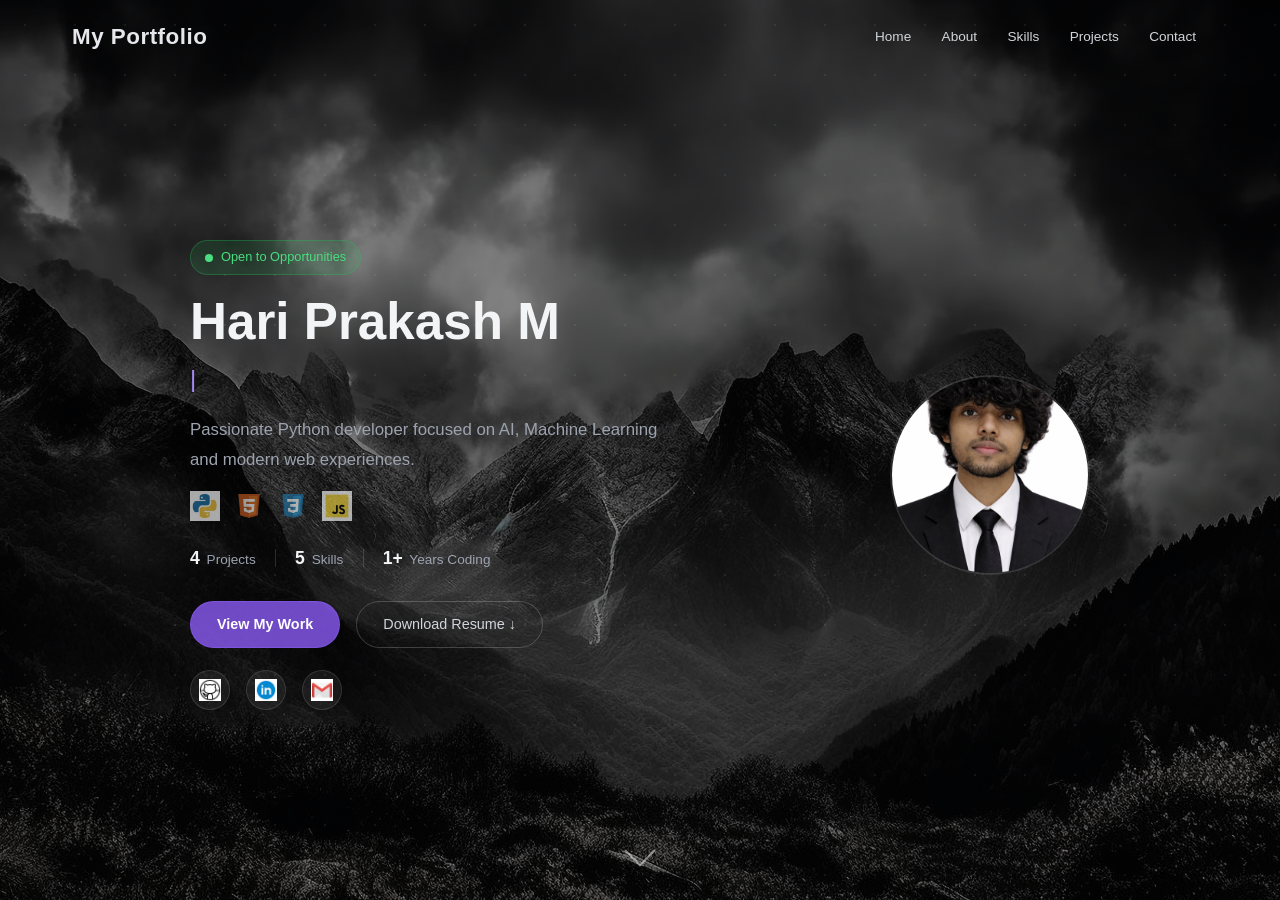
==== index.html @ add44852 "Add files via upload" ====
<!DOCTYPE html>
<html lang="en">

<head>

    <meta charset="UTF-8">
    <meta name="viewport" content="width=device-width, initial-scale=1.0">
    <title>My Portfolio</title>
    <link rel="stylesheet" href="claude2.css">
</head>

<script>
    function showSection(sectionId) {

        let sections = document.querySelectorAll("section");

        sections.forEach(section => {
            section.style.display = "none";
        });

        document.getElementById(sectionId).style.display = "block";
    }
</script>
<script>
    const roles = ["CSE Student", "Python Developer", "AI Enthusiast", "Web Developer"];
    let ri = 0, ci = 0, deleting = false;
    function type() {
        const current = roles[ri];
        const el = document.getElementById("typewriter");
        if (!deleting) {
            el.textContent = current.slice(0, ++ci);
            if (ci === current.length) { deleting = true; return setTimeout(type, 1800); }
        } else {
            el.textContent = current.slice(0, --ci);
            if (ci === 0) { deleting = false; ri = (ri + 1) % roles.length; }
        }
        setTimeout(type, deleting ? 60 : 100);
    }
    type();
</script>
<script>
    const skillCards = document.querySelectorAll('.skill-card');
    const observer = new IntersectionObserver(entries => {
        entries.forEach(e => {
            if (e.isIntersecting) e.target.classList.add('animated');
        });
    }, { threshold: 0.3 });
    skillCards.forEach(c => observer.observe(c));
</script>
<script>
    function handleForm(e) {
        e.preventDefault();
        const note = document.getElementById('formNote');
        note.textContent = "✓ Message sent! I'll get back to you soon.";
        note.style.color = "#4ade80";
        e.target.reset();
        setTimeout(() => note.textContent = '', 4000);
    }
</script>
<body>
    <div class="bg"></div>
    <div class="particles"></div>
    <!-- Header/Navigation -->
    <header>
        <nav>
            <div class="logo">My Portfolio</div>
            <ul id="navbar">
                <li><a href="#" onclick="showSection('hero')">Home</a></li>
                <li><a href="#" onclick="showSection('about')">About</a></li>
                <li><a href="#" onclick="showSection('skills')">Skills</a></li>
                <li><a href="#" onclick="showSection('projects')">Projects</a></li>
                <li><a href="#" onclick="showSection('contact')">Contact</a></li>
            </ul>
        </nav>
    </header>

    <!-- Hero Section -->
    <section id="hero" style="padding-top: 30px;">
        <div class="hero-content">

            <div class="hero-text">
                <div class="badge">
                    <span class="badge-dot"></span>
                    Open to Opportunities
                </div>
                <h1>Hari Prakash M</h1>

                <h2 class="typewriter-wrap">
                    <span id="typewriter"></span><span class="cursor">|</span>
                </h2>

                <p>
                    Passionate Python developer focused on AI,
                    Machine Learning and modern web experiences.
                </p>
                <div class="tech-strip">
                    <img src="images/python.gif" title="Python">
                    <img src="images/html.png" title="HTML">
                    <img src="images/css.png" title="CSS">
                    <img src="images/javascript.gif" title="JavaScript">
                </div>
                <div class="stats-row">
                    <div class="stat"><span>4</span> Projects</div>
                    <div class="stat-divider"></div>
                    <div class="stat"><span>5</span> Skills</div>
                    <div class="stat-divider"></div>
                    <div class="stat"><span>1+</span> Years Coding</div>
                </div>
                <div class="cta-group">
                    <a href="#" onclick="showSection('projects')" class="cta-primary">View My Work</a>
                    <a href="resume.pdf" download class="cta-secondary">Download Resume ↓</a>
                </div>
                <div class="hero-socials">
                    <a href="https://github.com/AltisHari18" target="_blank" class="social-icon" title="GitHub">
                        <img src="images/git.gif">
                    </a>
                    <a href="https://www.linkedin.com/in/hari-prakash-b22ab5370" target="_blank" class="social-icon"
                        title="LinkedIn">
                        <img src="images/linkedin.gif">
                    </a>
                    <a href="mailto:altisgaming39@gmail.com" class="social-icon" title="Email">
                        <img src="images/email.gif">
                    </a>
                </div>
            </div>
            <div class="flip-card">

                <div class="flip-card-inner">

                    <!-- FRONT -->
                    <div class="flip-card-front">

                        <img src="images/profile.png" class="profile-img">

                    </div>

                    <!-- BACK -->
                    <div class="flip-card-back">

                        <h2 style="font-size: small;">About Me</h2>

                        <p style="font-size: small;">
                            Building AI & Web Experiences.
                        </p>

                        <button onclick="showSection('about')">
                            Discover My Journey →
                        </button>

                    </div>

                </div>
            </div>
        </div>
        <div class="scroll-indicator" onclick="showSection('about')">
            <div class="scroll-arrow"></div>
        </div>
    </section>

    <!-- About Section -->
    <div class="container">

        <section id="about">

            <div class="about-container">

                <div class="about-left">

                    <h1>About Me</h1>

                    <p>
                        I'm Hari Prakash, a Diploma CSE student
                        passionate about Python, AI, Machine Learning,
                        and modern web development.
                    </p>


                    <p>
                        I enjoy creating cinematic web experiences
                        and practical AI-based projects that combine
                        creativity with technology.
                    </p>
                    <a href="resume.pdf" download class="cv-btn">Download CV ↓</a>

                    <div class="timeline">
                        <div class="tl-item">
                            <div class="tl-dot"></div>
                            <div class="tl-content">
                                <span class="tl-year">2023 – Present</span>
                                <h4>Diploma in CSE</h4>
                                <p>Vignesh Polytechnic College</p>
                            </div>
                        </div>
                        <div class="tl-item">
                            <div class="tl-dot"></div>
                            <div class="tl-content">
                                <span class="tl-year">2023</span>
                                <h4>Started Python & AI Journey</h4>
                                <p>Self-taught via projects & internships</p>
                            </div>
                        </div>
                        <div class="tl-item">
                            <div class="tl-dot"></div>
                            <div class="tl-content">
                                <span class="tl-year">2024</span>
                                <h4>Built Smart EB Predictor</h4>
                                <p>ML project deployed on HuggingFace</p>
                            </div>
                        </div>
                    </div>

                </div>

                <div class="about-right">

                    <div class="about-card">
                        🌐 Creating Modern Web Experiences
                    </div>

                    <div class="about-card">
                        🤖 Developing AI & ML Projects
                    </div>

                    <div class="about-card">
                        🗄️ Working With SQL & Databases
                    </div>

                    <div class="about-card">
                        🐍 Building Python Applications
                    </div>
                </div>

            </div>

        </section>

        <!-- Skills Section -->
        <section id="skills">

            <h1 class="skills-title">Skills</h1>

            <div class="skills-container">

                <div class="skill-card">
                    <img src="images/html.png">
                    <h2>HTML</h2>
                    <div class="skill-bar">
                        <div class="skill-fill" style="--pct: 90%"></div>
                    </div>
                    <span class="skill-pct">90%</span>
                </div>

                <!-- CSS card -->
                <div class="skill-card">
                    <img src="images/css.png">
                    <h2>CSS</h2>
                    <div class="skill-bar">
                        <div class="skill-fill" style="--pct: 85%"></div>
                    </div>
                    <span class="skill-pct">85%</span>
                </div>

                <!-- JS card -->
                <div class="skill-card">
                    <img src="images/javascript.gif">
                    <h2>JAVA SCRIPT</h2>
                    <div class="skill-bar">
                        <div class="skill-fill" style="--pct: 70%"></div>
                    </div>
                    <span class="skill-pct">70%</span>
                </div>

                <!-- Python card -->
                <div class="skill-card">
                    <img src="images/python.gif">
                    <h2>Python</h2>
                    <div class="skill-bar">
                        <div class="skill-fill" style="--pct: 85%"></div>
                    </div>
                    <span class="skill-pct">85%</span>
                </div>

                <!-- SQL card -->
                <div class="skill-card">
                    <img
                        src="https://cdn.jsdelivr.net/gh/devicons/devicon@latest/icons/mysql/mysql-original-wordmark.svg">
                    <h2>SQL</h2>
                    <div class="skill-bar">
                        <div class="skill-fill" style="--pct: 70%"></div>
                    </div>
                    <span class="skill-pct">70%</span>
                </div>


            </div>

        </section>

        <!-- Projects Section -->
        <section id="projects">

            <h1 class="projects-title">Projects</h1>

            <div class="projects-container">

                <!-- PROJECT 1 -->

                <div class="project-card">
                    <div class="project-card featured"></div>

                    <img src="images/eb.png" class="project-img">

                    <div class="project-content">
                        <span class="project-status live">⬤ Live</span>


                        <h2>Smart EB Predictor</h2>

                        <p>
                            AI-powered electricity bill prediction
                            system using Machine Learning.
                        </p>

                        <div class="project-tags">

                            <span>Python</span>
                            <span>ML</span>
                            <span>Streamlit</span>
                            <span>Pandas</span>

                        </div>

                        <a href="https://huggingface.co/spaces/altis123/smart-electricity-bill-predictor"
                            class="project-btn">
                            LIVE Project
                        </a>

                    </div>

                </div>

                <!-- PROJECT 2 -->

                <div class="project-card">

                    <img src="images/jsOE.png" class="project-img">

                    <div class="project-content">
                        <span class="project-status live">⬤ Live</span>

                        <h2>Online Examination System</h2>

                        <p>
                            Interactive web-based examination
                            platform built using JavaScript.
                        </p>

                        <div class="project-tags">

                            <span>HTML</span>
                            <span>CSS</span>
                            <span>JavaScript</span>

                        </div>

                        <a href="https://altishari18.github.io/UsingJS_online-examination-system_new/"
                            class="project-btn">
                            LIVE Project
                        </a>

                    </div>

                </div>

                <!-- PROJECT 3 -->

                <div class="project-card">

                    <img src="images/php.png" class="project-img">

                    <div class="project-content">

                        <span class="project-status github">⬤ GitHub</span>

                        <h2>PHP Examination System</h2>

                        <p>
                            Web-based online examination management
                            system using PHP & MySQL.
                        </p>

                        <div class="project-tags">

                            <span>PHP</span>
                            <span>MySQL</span>
                            <span>HTML</span>
                            <span>CSS</span>

                        </div>

                        <a href="https://github.com/AltisHari18/UsingPHP_online-examination-system" class="project-btn">
                            View Project in Github
                        </a>

                    </div>

                </div>

                <!-- PROJECT 4 -->

                <div class="project-card">

                    <img src="images/file.png" class="project-img">

                    <div class="project-content">

                        <span class="project-status github">⬤ GitHub</span>

                        <h2>File Organizer</h2>

                        <p>
                            Smart file organization tool that
                            automatically sorts files into folders.
                        </p>

                        <div class="project-tags">

                            <span>Python</span>

                        </div>

                        <a href="https://github.com/AltisHari18/Smart-File-Organizer" class="project-btn">
                            View Project in Github
                        </a>

                    </div>

                </div>

            </div>

        </section>

        <!-- Contact Section -->
        <!-- ===== CONTACT SECTION ===== -->

        <section id="contact">

            <h1 class="contact-title">
                Contact Me
            </h1>

            <p class="contact-subtitle">
                Let’s connect and build something amazing.
            </p>

            <div class="contact-container">

                <!-- GitHub -->

                <a href="https://github.com/AltisHari18" target="_blank" class="contact-card">

                    <img src="images/git.gif">

                    <h2>GitHub</h2>

                </a>


                <!-- LinkedIn -->

                <a href="https://www.linkedin.com/in/hari-prakash-b22ab5370 " target="_blank" class="contact-card">

                    <img src="images/linkedin.gif">

                    <h2>LinkedIn</h2>

                </a>


                <!-- Email -->

                <a href="mailto:altisgaming39@gmail.com" class="contact-card">

                    <img src="images/email.gif">

                    <h2>Email</h2>

                </a>


                <!-- Instagram -->

                <a href="https://www.instagram.com/altis_hari?igsh=MXBlNnFkZ2thMzF3bA==" target="_blank"
                    class="contact-card">

                    <img src="images/instagram.png">

                    <h2>Instagram</h2>

                </a>


                <!-- WhatsApp -->

                <a href="https://wa.me/917397672678" target="_blank" class="contact-card">

                    <img src="images/whatsapp.png">

                    <h2>WhatsApp</h2>

                </a>


                

            </div>
            <div class="contact-form-wrap">
    <h3>Or send a message directly</h3>
    <form class="contact-form" onsubmit="handleForm(event)">
        <div class="form-row">
            <input type="text"  placeholder="Your Name"    required>
            <input type="email" placeholder="Your Email"   required>
        </div>
        <textarea placeholder="Your Message..." rows="4" required></textarea>
        <button type="submit" class="form-btn">Send Message →</button>
        <p class="form-note" id="formNote"></p>
    </form>
</div>

        </section>
    </div>

    <!-- Footer -->
    <!-- <footer>
        <p>&copy; 2026 My Portfolio. All rights reserved.</p>
    </footer> -->
</body>

</html>
---- claude2.css ----
/* =============================================
   RESET & BASE
   ============================================= */

*, *::before, *::after {
    margin: 0;
    padding: 0;
    box-sizing: border-box;
}

html {
    scroll-behavior: smooth;
    overflow-x: hidden;
}

html, body {
    -ms-overflow-style: none;
    scrollbar-width: none;
}

html::-webkit-scrollbar,
body::-webkit-scrollbar {
    display: none;
}

body {
    font-family: 'Segoe UI', Tahoma, Geneva, Verdana, sans-serif;
    color: #333;
    line-height: 1.6;
    overflow-x: hidden;
    min-height: 100vh;

    /* Background image with dark overlay */
    /* background-image:
        linear-gradient(rgba(0, 0, 0, 0.45), rgba(0, 0, 0, 0.45)),
        url("images/aes.jpg"); */
    background-size: cover;
    background-position: center;
    background-repeat: no-repeat;
    background-attachment: fixed;

    animation: zoomBg 18s ease-in-out infinite alternate;
}

/* =============================================
   ANIMATIONS
   ============================================= */

@keyframes zoomBg {
    from { background-size: 100%; }
    to   { background-size: 110%; }
}

@keyframes moveParticles {
    from { transform: translateY(0); }
    to   { transform: translateY(-200px); }
}

@keyframes floatCard {
    0%   { transform: translateY(0px); }
    50%  { transform: translateY(-8px); }
    100% { transform: translateY(0px); }
}

@keyframes fadeSlideUp {
    from { opacity: 0; transform: translateY(24px); }
    to   { opacity: 1; transform: translateY(0); }
}

/* =============================================
   PARTICLES
   ============================================= */

.particles {
    position: fixed;
    inset: 0;
    background-image: radial-gradient(white 1px, transparent 1px);
    background-size: 50px 50px;
    opacity: 0.07;
    pointer-events: none;
    z-index: 0;
    animation: moveParticles 20s linear infinite;
}

/* =============================================
   HEADER & NAV
   ============================================= */

header {
    position: relative;
    background: transparent;
    padding: 1.2rem 0;
    z-index: 100;
}

nav {
    max-width: 1200px;
    margin: 0 auto;
    display: flex;
    justify-content: space-between;
    align-items: center;
    padding: 0 2rem;
    flex-wrap: wrap;
    gap: 1rem;
}

.logo {
    font-size: 1.4rem;
    font-weight: bold;
    color: #e5e7eb;
    letter-spacing: 0.5px;
    flex-shrink: 0;
}

#navbar {
    list-style: none;
    display: flex;
    gap: 0.4rem;
    flex-wrap: wrap;
    justify-content: center;
    font-family: Poppins, sans-serif;
    font-size: 0.85rem;
}

nav a {
    text-decoration: none;
    color: #d1d5db;
    padding: 6px 12px;
    border-radius: 10px;
    transition: all 0.3s ease;
    position: relative;
    display: inline-block;
    white-space: nowrap;
}

nav a:hover {
    color: #ffffff;
    background: rgba(255, 255, 255, 0.08);
    box-shadow:
        0 0 8px rgba(139, 92, 246, 0.4),
        0 0 20px rgba(139, 92, 246, 0.2);
    transform: translateY(-2px);
}

nav a:active {
    transform: scale(0.95);
}

nav a::after {
    content: "";
    position: absolute;
    left: 0;
    bottom: -4px;
    width: 0%;
    height: 2px;
    background: rgba(255, 255, 255, 0.15);
    transition: width 0.3s;
}

nav a:hover::after {
    width: 100%;
}

/* =============================================
   CONTAINER & SECTIONS
   ============================================= */

.container {
    max-width: 1200px;
    margin: 0 auto;
    padding: 0 1.5rem;
}

section {
    display: none;
    padding: 3rem 2rem;
    border-radius: 16px;
    box-shadow: 0 5px 30px rgba(0, 0, 0, 0.15);
    min-height: 80vh;
    animation: fadeSlideUp 0.4s ease forwards;
}

/* =============================================
   HERO SECTION
   ============================================= */

#hero {
    display: block;
    background: transparent;
    padding: 2rem 2rem 3rem;
    min-height: calc(100vh - 80px);
    border-radius: 0;
    box-shadow: none;
    display: flex;
    align-items: center;
    justify-content: center;
}

.hero-content {
    display: flex;
    justify-content: space-between;
    align-items: center;
    gap: 3rem;
    max-width: 900px;
    width: 100%;
    margin: 0 auto;
}

.hero-text {
    color: white;
    max-width: 500px;
    flex: 1;
}

.hero-text h1 {
    font-size: clamp(2rem, 5vw, 3.2rem);
    color: #f3f4f6;
    margin-bottom: 0.5rem;
    line-height: 1.2;
}

.hero-text h2 {
    font-size: clamp(1.1rem, 2.5vw, 1.5rem);
    color: #a78bfa;
    border: none;
    padding: 0;
    margin-bottom: 1rem;
    font-weight: 400;
}

.hero-text p {
    font-size: clamp(0.9rem, 2vw, 1.05rem);
    color: #9ca3af;
    line-height: 1.8;
}

/* Flip Card */

.flip-card {
    width: clamp(150px, 20vw, 200px);
    height: clamp(150px, 20vw, 200px);
    perspective: 1000px;
    flex-shrink: 0;
}

.flip-card-inner {
    width: 100%;
    height: 100%;
    position: relative;
    transition: transform 0.8s;
    transform-style: preserve-3d;
}

.flip-card:hover .flip-card-inner {
    transform: rotateY(180deg);
}

.flip-card-front,
.flip-card-back {
    position: absolute;
    inset: 0;
    backface-visibility: hidden;
    border-radius: 50%;
    overflow: hidden;
}

.flip-card-front {
    background: transparent;
}

.profile-img {
    width: 100%;
    height: 100%;
    object-fit: cover;
    border-radius: 50%;
    border: 2px solid rgba(255, 255, 255, 0.12);
    box-shadow: 0 0 30px rgba(139, 92, 246, 0.15);
    transition: 0.4s ease;
}

.flip-card-back {
    background: rgba(10, 5, 20, 0.85);
    color: white;
    transform: rotateY(180deg);
    display: flex;
    flex-direction: column;
    justify-content: center;
    align-items: center;
    text-align: center;
    padding: 1.2rem;
    gap: 0.3rem;
}

.flip-card-back h2 {
    font-size: 0.75rem !important;
    color: #f3f4f6;
    border: none;
    padding: 0;
}

.flip-card-back p {
    font-size: 0.7rem;
    color: #9ca3af;
}

.flip-card-back button {
    margin-top: 0.8rem;
    padding: 8px 14px;
    border: 1px solid rgba(255, 255, 255, 0.15);
    border-radius: 30px;
    background: rgba(139, 92, 246, 0.2);
    color: #f3f4f6;
    font-size: 0.65rem;
    cursor: pointer;
    backdrop-filter: blur(5px);
    transition: 0.3s ease;
    white-space: nowrap;
}

.flip-card-back button:hover {
    background: rgba(139, 92, 246, 0.35);
    transform: translateY(-2px);
    box-shadow: 0 0 15px rgba(139, 92, 246, 0.3);
}

/* =============================================
   ABOUT SECTION
   ============================================= */

#about {
    background: rgba(0, 0, 0, 0.5);
    backdrop-filter: blur(12px);
    -webkit-backdrop-filter: blur(12px);
    border-radius: 24px;
    border: 1px solid rgba(255, 255, 255, 0.06);
}

.about-container {
    display: flex;
    justify-content: space-between;
    align-items: center;
    gap: 3rem;
}

.about-left {
    flex: 1;
    max-width: 560px;
}

.about-left h1 {
    color: #f3f4f6;
    font-size: clamp(2rem, 4vw, 3rem);
    margin-bottom: 1.2rem;
    border: none;
    padding: 0;
}

.about-left p {
    line-height: 1.85;
    color: #9ca3af;
    margin-bottom: 1rem;
    font-size: clamp(0.9rem, 1.5vw, 1rem);
}

.about-right {
    display: grid;
    grid-template-columns: 1fr 1fr;
    gap: 1rem;
    flex-shrink: 0;
    width: min(380px, 45%);
}

.about-card {
    padding: 1.2rem;
    background: rgba(255, 255, 255, 0.05);
    border: 1px solid rgba(255, 255, 255, 0.08);
    border-radius: 16px;
    color: #e5e7eb;
    backdrop-filter: blur(5px);
    transition: 0.3s ease;
    font-size: clamp(0.78rem, 1.3vw, 0.9rem);
    line-height: 1.5;
}

.about-card:hover {
    transform: translateY(-5px);
    box-shadow: 0 0 20px rgba(139, 92, 246, 0.2);
    border-color: rgba(139, 92, 246, 0.25);
}

/* =============================================
   SKILLS SECTION
   ============================================= */

#skills {
    background: rgba(0, 0, 0, 0.5);
    backdrop-filter: blur(12px);
    -webkit-backdrop-filter: blur(12px);
    border-radius: 24px;
    border: 1px solid rgba(255, 255, 255, 0.06);
    color: white;
}

.skills-title {
    font-size: clamp(2.2rem, 5vw, 4rem);
    color: #f3f4f6;
    margin-bottom: 2.5rem;
    border: none;
    padding: 0;
}

.skills-container {
    display: grid;
    grid-template-columns: repeat(auto-fit, minmax(160px, 1fr));
    gap: 1.5rem;
}

.skill-card {
    background: rgba(255, 255, 255, 0.05);
    border: 1px solid rgba(255, 255, 255, 0.08);
    border-radius: 20px;
    padding: 2rem 1rem;
    text-align: center;
    backdrop-filter: blur(8px);
    transition: 0.4s ease;
    animation: floatCard 4s ease-in-out infinite;
}

.skill-card:hover {
    transform: translateY(-10px) scale(1.04);
    box-shadow: 0 0 25px rgba(139, 92, 246, 0.3);
    border-color: rgba(139, 92, 246, 0.25);
    animation-play-state: paused;
}

.skill-card img {
    width: clamp(55px, 8vw, 75px);
    margin-bottom: 1rem;
    transition: 0.4s ease;
}

.skill-card:hover img {
    transform: rotate(8deg) scale(1.1);
}

.skill-card h2 {
    color: #f3f4f6;
    font-size: clamp(0.9rem, 1.5vw, 1.2rem);
    font-weight: 500;
    border: none;
    padding: 0;
}

/* =============================================
   PROJECTS SECTION
   ============================================= */

#projects {
    background: rgba(0, 0, 0, 0.5);
    backdrop-filter: blur(12px);
    -webkit-backdrop-filter: blur(12px);
    border-radius: 24px;
    border: 1px solid rgba(255, 255, 255, 0.06);
}

.projects-title {
    font-size: clamp(2.2rem, 5vw, 3.5rem);
    color: #f3f4f6;
    margin-bottom: 2.5rem;
    border: none;
    padding: 0;
}

.projects-container {
    display: grid;
    grid-template-columns: repeat(auto-fit, minmax(240px, 1fr));
    gap: 1.8rem;
}

.project-card {
    background: rgba(255, 255, 255, 0.05);
    border: 1px solid rgba(255, 255, 255, 0.08);
    border-radius: 20px;
    overflow: hidden;
    backdrop-filter: blur(8px);
    transition: 0.4s ease;
    display: flex;
    flex-direction: column;
}

.project-card:hover {
    transform: translateY(-8px);
    box-shadow: 0 0 30px rgba(139, 92, 246, 0.25);
    border-color: rgba(139, 92, 246, 0.2);
}

.project-img {
    width: 100%;
    height: 160px;
    object-fit: cover;
    display: block;
}

.project-content {
    padding: 1.4rem;
    display: flex;
    flex-direction: column;
    flex: 1;
}

.project-content h2 {
    color: #f3f4f6;
    margin-bottom: 0.6rem;
    font-size: clamp(1rem, 2vw, 1.2rem);
    border: none;
    padding: 0;
}

.project-content p {
    font-size: 0.9rem;
    color: #9ca3af;
    line-height: 1.7;
    margin-bottom: 1rem;
    flex: 1;
}

.project-tags {
    display: flex;
    flex-wrap: wrap;
    gap: 0.5rem;
    margin-bottom: 1.2rem;
}

.project-tags span {
    padding: 5px 12px;
    border-radius: 20px;
    background: rgba(139, 92, 246, 0.15);
    color: #c4b5fd;
    font-size: 0.8rem;
    border: 1px solid rgba(139, 92, 246, 0.2);
}

.project-btn {
    display: inline-block;
    padding: 10px 20px;
    border-radius: 30px;
    background: rgba(139, 92, 246, 0.2);
    color: #f3f4f6;
    text-decoration: none;
    font-size: 0.85rem;
    transition: 0.3s ease;
    border: 1px solid rgba(139, 92, 246, 0.2);
    align-self: flex-start;
    white-space: nowrap;
}

.project-btn:hover {
    background: rgba(139, 92, 246, 0.35);
    box-shadow: 0 0 20px rgba(139, 92, 246, 0.25);
    transform: translateY(-2px);
}

/* =============================================
   CONTACT SECTION
   ============================================= */

#contact {
    background: rgba(0, 0, 0, 0.5);
    backdrop-filter: blur(12px);
    -webkit-backdrop-filter: blur(12px);
    border-radius: 24px;
    border: 1px solid rgba(255, 255, 255, 0.06);
    text-align: center;
    padding: 3rem 2rem;
}

.contact-title {
    font-size: clamp(2.5rem, 6vw, 5rem);
    color: #f3f4f6;
    margin-bottom: 0.8rem;
    border: none;
    padding: 0;
}

.contact-subtitle {
    color: #9ca3af;
    font-size: clamp(0.95rem, 2vw, 1.15rem);
    margin-bottom: 3rem;
}

.contact-container {
    display: flex;
    justify-content: center;
    flex-wrap: wrap;
    gap: 1.5rem;
}

.contact-card {
    width: clamp(130px, 15vw, 180px);
    height: clamp(130px, 15vw, 180px);
    background: rgba(255, 255, 255, 0.05);
    border: 1px solid rgba(255, 255, 255, 0.08);
    border-radius: 24px;
    text-decoration: none;
    color: white;
    display: flex;
    flex-direction: column;
    justify-content: center;
    align-items: center;
    gap: 0.5rem;
    backdrop-filter: blur(8px);
    transition: 0.4s ease;
    animation: floatCard 4s ease-in-out infinite;
}

.contact-card:hover {
    transform: translateY(-10px) scale(1.05);
    box-shadow: 0 0 30px rgba(139, 92, 246, 0.3);
    background: rgba(255, 255, 255, 0.08);
    border-color: rgba(139, 92, 246, 0.25);
    animation-play-state: paused;
}

.contact-card img {
    width: clamp(50px, 7vw, 70px);
    transition: 0.4s ease;
}

.contact-card:hover img {
    transform: rotate(8deg) scale(1.1);
}

.contact-card h2 {
    color: #f3f4f6;
    font-size: clamp(0.85rem, 1.5vw, 1.1rem);
    font-weight: 500;
    border: none;
    padding: 0;
}

/* =============================================
   FOOTER
   ============================================= */

footer {
    background: rgba(0, 0, 0, 0.6);
    color: #9ca3af;
    text-align: center;
    padding: 1.5rem;
    margin-top: 2rem;
    font-size: 0.85rem;
}

/* =============================================
   RESPONSIVE — LARGE TABLET / SMALL DESKTOP
   max-width: 1024px
   ============================================= */

@media (max-width: 1024px) {
    .hero-content {
        gap: 2rem;
    }

    .about-container {
        gap: 2rem;
    }

    .about-right {
        width: min(320px, 45%);
    }

    .skills-container {
        grid-template-columns: repeat(auto-fit, minmax(150px, 1fr));
    }

    .projects-container {
        grid-template-columns: repeat(auto-fit, minmax(220px, 1fr));
    }
}

/* =============================================
   RESPONSIVE — TABLET
   max-width: 768px
   ============================================= */

@media (max-width: 768px) {

    /* Background: fixed causes glitches on iOS */
    body {
        background-attachment: scroll;
    }

    /* Nav */
    nav {
        flex-direction: column;
        align-items: center;
        gap: 0.8rem;
        padding: 0.8rem 1rem;
    }

    #navbar {
        gap: 0.3rem;
        font-size: 0.82rem;
    }

    /* Hero */
    #hero {
        padding: 2rem 1.5rem 3rem;
        min-height: auto;
        align-items: flex-start;
        padding-top: 1.5rem;
    }

    .hero-content {
        flex-direction: column-reverse;
        align-items: center;
        text-align: center;
        gap: 2rem;
    }

    .hero-text {
        max-width: 100%;
    }

    /* About */
    .about-container {
        flex-direction: column;
        align-items: center;
        text-align: center;
        gap: 2rem;
    }

    .about-left {
        max-width: 100%;
    }

    .about-right {
        width: 100%;
        grid-template-columns: 1fr 1fr;
    }

    /* Skills */
    .skills-container {
        grid-template-columns: repeat(auto-fit, minmax(140px, 1fr));
        gap: 1rem;
    }

    /* Projects */
    .projects-container {
        grid-template-columns: 1fr 1fr;
        gap: 1.2rem;
    }

    /* Contact */
    .contact-container {
        gap: 1rem;
    }

    /* Sections */
    section {
        padding: 2rem 1.2rem;
        min-height: auto;
    }
}

/* =============================================
   RESPONSIVE — LARGE PHONE
   max-width: 600px
   ============================================= */

@media (max-width: 600px) {

    .projects-container {
        grid-template-columns: 1fr;
    }

    .about-right {
        grid-template-columns: 1fr;
    }

    .contact-card {
        width: 140px;
        height: 140px;
    }
}

/* =============================================
   RESPONSIVE — SMALL PHONE
   max-width: 480px
   ============================================= */

@media (max-width: 480px) {
    nav {
        padding: 0.6rem 1rem;
    }

    #navbar {
        font-size: 0.75rem;
        gap: 0.2rem;
    }

    nav a {
        padding: 5px 8px;
    }

    .logo {
        font-size: 1.2rem;
    }

    section {
        padding: 1.5rem 1rem;
        border-radius: 14px;
    }

    /* Hero */
    #hero {
        padding: 1rem 1rem 2rem;
    }

    .hero-text h1 {
        font-size: 1.8rem;
    }

    .hero-text h2 {
        font-size: 1rem;
    }

    .flip-card {
        width: 130px;
        height: 130px;
    }

    /* About */
    .about-left h1 {
        font-size: 2rem;
    }

    .about-right {
        grid-template-columns: 1fr;
        gap: 0.8rem;
    }

    .about-card {
        font-size: 0.85rem;
        padding: 1rem;
    }

    /* Skills */
    .skills-title {
        font-size: 2rem;
        margin-bottom: 1.5rem;
    }

    .skills-container {
        grid-template-columns: repeat(3, 1fr);
        gap: 0.8rem;
    }

    .skill-card {
        padding: 1.2rem 0.5rem;
    }

    .skill-card img {
        width: 45px;
    }

    .skill-card h2 {
        font-size: 0.75rem;
    }

    /* Projects */
    .projects-title {
        font-size: 2rem;
        margin-bottom: 1.5rem;
    }

    .projects-container {
        grid-template-columns: 1fr;
    }

    .project-img {
        height: 150px;
    }

    /* Contact */
    .contact-title {
        font-size: 2.2rem;
    }

    .contact-subtitle {
        font-size: 0.9rem;
        margin-bottom: 2rem;
    }

    .contact-container {
        gap: 0.8rem;
    }

    .contact-card {
        width: 120px;
        height: 120px;
        border-radius: 18px;
    }

    .contact-card img {
        width: 44px;
    }

    .contact-card h2 {
        font-size: 0.78rem;
    }
}

/* =============================================
   RESPONSIVE — VERY SMALL PHONE
   max-width: 360px
   ============================================= */

@media (max-width: 360px) {
    .logo {
        font-size: 1rem;
    }

    #navbar {
        font-size: 0.7rem;
    }

    nav a {
        padding: 4px 6px;
    }

    .hero-text h1 {
        font-size: 1.5rem;
    }

    .flip-card {
        width: 110px;
        height: 110px;
    }

    .skills-container {
        grid-template-columns: repeat(2, 1fr);
    }

    .contact-card {
        width: 105px;
        height: 105px;
    }

    .contact-card img {
        width: 38px;
    }
}

/* =============================================
   RESPONSIVE — LARGE DESKTOP
   min-width: 1400px
   ============================================= */

@media (min-width: 1400px) {
    .container {
        max-width: 1300px;
    }

    .hero-content {
        max-width: 1100px;
    }

    .skills-container {
        grid-template-columns: repeat(5, 1fr);
    }

    .projects-container {
        grid-template-columns: repeat(4, 1fr);
    }
}

.bg{

    position: fixed;

    top: 0;
    left: 0;

    width: 100%;
    height: 100%;

    background-image:
    linear-gradient(
    rgba(0,0,0,0.45),
    rgba(0,0,0,0.45)
    ),
    url("images/aes.jpg");

    background-size: cover;

    background-position: center;

    background-repeat: no-repeat;

    z-index: -1;
}
.badge {
    display: inline-flex;
    align-items: center;
    gap: 8px;
    background: rgba(34, 197, 94, 0.12);
    border: 1px solid rgba(34, 197, 94, 0.3);
    color: #4ade80;
    padding: 6px 14px;
    border-radius: 30px;
    font-size: 0.8rem;
    margin-bottom: 1rem;
    width: fit-content;
}
.badge-dot {
    width: 8px;
    height: 8px;
    background: #4ade80;
    border-radius: 50%;
    animation: pulse-dot 2s infinite;
}
@keyframes pulse-dot {
    0%, 100% { opacity: 1; transform: scale(1); }
    50%       { opacity: 0.4; transform: scale(1.4); }
}
.typewriter-wrap {
    border: none;
    padding: 0;
    font-size: clamp(1.1rem, 2.5vw, 1.5rem);
    color: #a78bfa;
    font-weight: 400;
    margin-bottom: 1rem;
    min-height: 2rem;
}
.cursor {
    animation: blink 0.8s infinite;
    color: #a78bfa;
}
@keyframes blink {
    0%, 100% { opacity: 1; }
    50%       { opacity: 0; }
}
.tech-strip {
    display: flex;
    gap: 14px;
    margin-top: 1rem;
    align-items: center;
    flex-wrap: wrap;
}
.tech-strip img {
    width: 30px;
    height: 30px;
    object-fit: contain;
    opacity: 0.65;
    transition: 0.3s ease;
    filter: grayscale(30%);
}
.tech-strip img:hover {
    opacity: 1;
    transform: translateY(-3px);
    filter: grayscale(0%);
}
.stats-row {
    display: flex;
    align-items: center;
    gap: 1.2rem;
    margin-top: 1.4rem;
    flex-wrap: wrap;
}
.stat {
    color: #9ca3af;
    font-size: 0.85rem;
}
.stat span {
    color: #f3f4f6;
    font-weight: 700;
    font-size: 1.1rem;
    margin-right: 3px;
}
.stat-divider {
    width: 1px;
    height: 18px;
    background: rgba(255,255,255,0.15);
}
.cta-group {
    display: flex;
    gap: 1rem;
    margin-top: 1.8rem;
    flex-wrap: wrap;
}
.cta-primary {
    padding: 11px 26px;
    border-radius: 30px;
    background: rgba(139, 92, 246, 0.8);
    color: #fff;
    text-decoration: none;
    font-size: 0.9rem;
    font-weight: 600;
    transition: 0.3s ease;
    border: 1px solid rgba(139, 92, 246, 0.5);
}
.cta-primary:hover {
    background: rgba(139, 92, 246, 1);
    transform: translateY(-2px);
    box-shadow: 0 0 20px rgba(139, 92, 246, 0.4);
}
.cta-secondary {
    padding: 11px 26px;
    border-radius: 30px;
    background: transparent;
    color: #d1d5db;
    text-decoration: none;
    font-size: 0.9rem;
    font-weight: 500;
    border: 1px solid rgba(255,255,255,0.2);
    transition: 0.3s ease;
}
.cta-secondary:hover {
    border-color: rgba(255,255,255,0.5);
    color: #fff;
    transform: translateY(-2px);
}
.hero-socials {
    display: flex;
    gap: 1rem;
    margin-top: 1.4rem;
    align-items: center;
}
.social-icon {
    width: 40px;
    height: 40px;
    border-radius: 50%;
    background: rgba(255,255,255,0.06);
    border: 1px solid rgba(255,255,255,0.12);
    display: flex;
    align-items: center;
    justify-content: center;
    transition: 0.3s ease;
}
.social-icon img {
    width: 22px;
    height: 22px;
    object-fit: contain;
}
.social-icon:hover {
    background: rgba(139,92,246,0.2);
    border-color: rgba(139,92,246,0.4);
    transform: translateY(-3px);
    box-shadow: 0 0 15px rgba(139,92,246,0.3);
}
.scroll-indicator {
    position: absolute;
    bottom: 2rem;
    left: 50%;
    transform: translateX(-50%);
    cursor: pointer;
    display: flex;
    flex-direction: column;
    align-items: center;
    gap: 4px;
    opacity: 0.5;
    transition: 0.3s;
}
.scroll-indicator:hover { opacity: 1; }
.scroll-arrow {
    width: 22px;
    height: 22px;
    border-right: 2px solid #f3f4f6;
    border-bottom: 2px solid #f3f4f6;
    transform: rotate(45deg);
    animation: bounce-arrow 1.5s infinite;
}
@keyframes bounce-arrow {
    0%, 100% { transform: rotate(45deg) translateY(0); }
    50%       { transform: rotate(45deg) translateY(6px); }
}
.cv-btn {
    display: inline-block;
    margin: 1.2rem 0 1.8rem;
    padding: 10px 24px;
    border-radius: 30px;
    border: 1px solid rgba(139,92,246,0.4);
    background: rgba(139,92,246,0.15);
    color: #c4b5fd;
    text-decoration: none;
    font-size: 0.88rem;
    transition: 0.3s ease;
}
.cv-btn:hover {
    background: rgba(139,92,246,0.3);
    transform: translateY(-2px);
    box-shadow: 0 0 16px rgba(139,92,246,0.3);
}
.timeline {
    display: flex;
    flex-direction: column;
    gap: 1.2rem;
    border-left: 2px solid rgba(139,92,246,0.3);
    padding-left: 1.4rem;
    margin-top: 0.5rem;
}
.tl-item {
    position: relative;
}
.tl-dot {
    position: absolute;
    left: -1.85rem;
    top: 4px;
    width: 10px;
    height: 10px;
    border-radius: 50%;
    background: #a78bfa;
    box-shadow: 0 0 8px rgba(139,92,246,0.6);
}
.tl-year {
    font-size: 0.72rem;
    color: #a78bfa;
    letter-spacing: 0.5px;
}
.tl-content h4 {
    color: #f3f4f6;
    font-size: 0.92rem;
    margin: 2px 0;
}
.tl-content p {
    color: #6b7280;
    font-size: 0.82rem;
    margin: 0;
}
.skill-bar {
    width: 80%;
    height: 5px;
    background: rgba(77, 255, 0, 0.839);
    border-radius: 10px;
    margin: 10px auto 4px;
    overflow: hidden;
}
.skill-fill {
    height: 100%;
    width: 0%;
    border-radius: 10px;
    background: linear-gradient(90deg, #7c3aed, #a78bfa);
    transition: width 1.2s ease;
}
.skill-card.animated .skill-fill {
    width: var(--pct);
}
.skill-pct {
    font-size: 0.72rem;
    color: #6b7280;
}
.project-card.featured {
    border-color: rgba(139,92,246,0.35);
    box-shadow: 0 0 20px rgba(139,92,246,0.12);
}
.project-card.featured::before {
    content: "★ Featured";
    position: absolute;
    top: 12px;
    right: 12px;
    background: rgba(139,92,246,0.25);
    color: #c4b5fd;
    font-size: 0.7rem;
    padding: 3px 10px;
    border-radius: 20px;
    border: 1px solid rgba(139,92,246,0.3);
}
.project-card {
    position: relative; /* needed for ::before */
}
.project-status {
    display: inline-block;
    font-size: 0.72rem;
    padding: 3px 10px;
    border-radius: 20px;
    margin-bottom: 8px;
    font-weight: 500;
}
.project-status.live {
    color: #4ade80;
    background: rgba(34,197,94,0.1);
    border: 1px solid rgba(34,197,94,0.25);
}
.project-status.github {
    color: #9ca3af;
    background: rgba(255,255,255,0.05);
    border: 1px solid rgba(255,255,255,0.1);
}
.contact-form-wrap {
    margin-top: 3rem;
    max-width: 600px;
    margin-left: auto;
    margin-right: auto;
}
.contact-form-wrap h3 {
    color: #6b7280;
    font-size: 0.9rem;
    margin-bottom: 1.2rem;
    font-weight: 400;
    letter-spacing: 0.3px;
}
.contact-form {
    display: flex;
    flex-direction: column;
    gap: 1rem;
}
.form-row {
    display: grid;
    grid-template-columns: 1fr 1fr;
    gap: 1rem;
}
.contact-form input,
.contact-form textarea {
    width: 100%;
    padding: 12px 16px;
    background: rgba(255,255,255,0.05);
    border: 1px solid rgba(255,255,255,0.1);
    border-radius: 12px;
    color: #f3f4f6;
    font-size: 0.9rem;
    font-family: inherit;
    outline: none;
    transition: 0.3s ease;
    resize: none;
}
.contact-form input::placeholder,
.contact-form textarea::placeholder {
    color: #4b5563;
}
.contact-form input:focus,
.contact-form textarea:focus {
    border-color: rgba(139,92,246,0.5);
    box-shadow: 0 0 12px rgba(139,92,246,0.15);
    background: rgba(255,255,255,0.07);
}
.form-btn {
    padding: 12px 28px;
    border-radius: 30px;
    background: rgba(139,92,246,0.75);
    color: #fff;
    border: none;
    font-size: 0.9rem;
    font-weight: 600;
    cursor: pointer;
    align-self: flex-start;
    transition: 0.3s ease;
}
.form-btn:hover {
    background: rgba(139,92,246,1);
    transform: translateY(-2px);
    box-shadow: 0 0 20px rgba(139,92,246,0.4);
}
.form-note {
    font-size: 0.85rem;
    margin-top: -0.4rem;
}
@media (max-width: 480px) {
    .form-row { grid-template-columns: 1fr; }
}
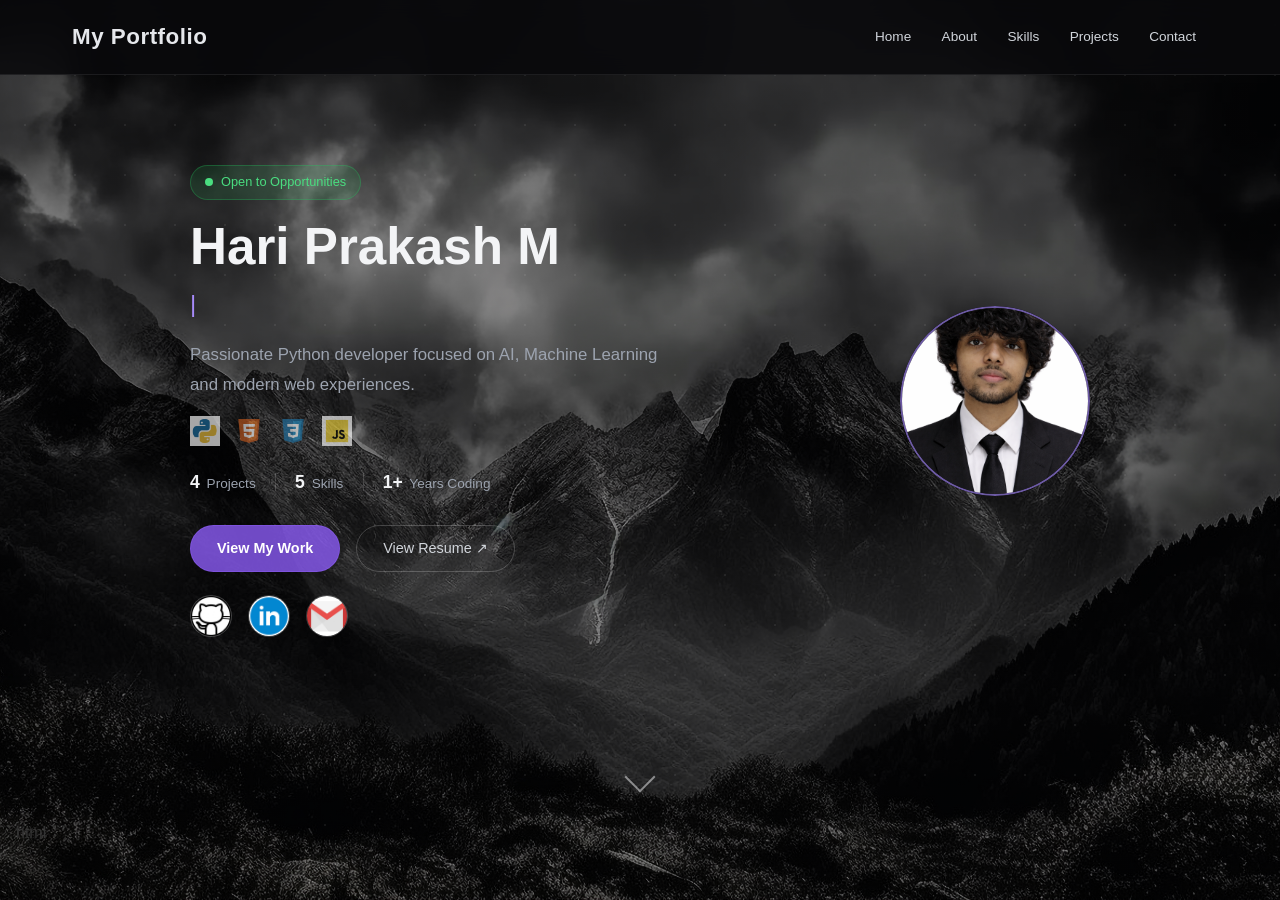
==== commit d7591789: "Add files via upload" ====
--- a/index.html
+++ b/index.html
@@ -1,540 +1,660 @@
-<!DOCTYPE html>
+<!doctype html>
 <html lang="en">
-
-<head>
-
-    <meta charset="UTF-8">
-    <meta name="viewport" content="width=device-width, initial-scale=1.0">
+  <head>
+    <meta charset="UTF-8" />
+    <meta name="viewport" content="width=device-width, initial-scale=1.0" />
     <title>My Portfolio</title>
-    <link rel="stylesheet" href="claude2.css">
-</head>
-
-<script>
+    <link rel="stylesheet" href="CSS.css" />
+  </head>
+
+  <script>
     function showSection(sectionId) {
-
-        let sections = document.querySelectorAll("section");
-
-        sections.forEach(section => {
-            section.style.display = "none";
-        });
-
-        document.getElementById(sectionId).style.display = "block";
+      let sections = document.querySelectorAll("section");
+
+      sections.forEach((section) => {
+        section.style.display = "none";
+      });
+
+      document.getElementById(sectionId).style.display = "block";
     }
-</script>
-<script>
-    const roles = ["CSE Student", "Python Developer", "AI Enthusiast", "Web Developer"];
-    let ri = 0, ci = 0, deleting = false;
+  </script>
+  <script>
+    const roles = [
+      "CSE Student",
+      "Python Developer",
+      "AI Enthusiast",
+      "Web Developer",
+    ];
+    let ri = 0,
+      ci = 0,
+      deleting = false;
     function type() {
-        const current = roles[ri];
-        const el = document.getElementById("typewriter");
-        if (!deleting) {
-            el.textContent = current.slice(0, ++ci);
-            if (ci === current.length) { deleting = true; return setTimeout(type, 1800); }
-        } else {
-            el.textContent = current.slice(0, --ci);
-            if (ci === 0) { deleting = false; ri = (ri + 1) % roles.length; }
+      const current = roles[ri];
+      const el = document.getElementById("typewriter");
+      if (!deleting) {
+        el.textContent = current.slice(0, ++ci);
+        if (ci === current.length) {
+          deleting = true;
+          return setTimeout(type, 1800);
         }
-        setTimeout(type, deleting ? 60 : 100);
+      } else {
+        el.textContent = current.slice(0, --ci);
+        if (ci === 0) {
+          deleting = false;
+          ri = (ri + 1) % roles.length;
+        }
+      }
+      setTimeout(type, deleting ? 60 : 100);
     }
     type();
-</script>
-<script>
-    const skillCards = document.querySelectorAll('.skill-card');
-    const observer = new IntersectionObserver(entries => {
-        entries.forEach(e => {
-            if (e.isIntersecting) e.target.classList.add('animated');
+  </script>
+  <script>
+    const skillCards = document.querySelectorAll(".skill-card");
+    const observer = new IntersectionObserver(
+      (entries) => {
+        entries.forEach((e) => {
+          if (e.isIntersecting) e.target.classList.add("animated");
         });
-    }, { threshold: 0.3 });
-    skillCards.forEach(c => observer.observe(c));
-</script>
-<script>
+      },
+      { threshold: 0.3 },
+    );
+    skillCards.forEach((c) => observer.observe(c));
+  </script>
+  <script>
     function handleForm(e) {
-        e.preventDefault();
-        const note = document.getElementById('formNote');
-        note.textContent = "✓ Message sent! I'll get back to you soon.";
-        note.style.color = "#4ade80";
-        e.target.reset();
-        setTimeout(() => note.textContent = '', 4000);
+      e.preventDefault();
+      const note = document.getElementById("formNote");
+      note.textContent = "✓ Message sent! I'll get back to you soon.";
+      note.style.color = "#4ade80";
+      e.target.reset();
+      setTimeout(() => (note.textContent = ""), 4000);
     }
-</script>
-<body>
+  </script>
+  <body>
     <div class="bg"></div>
     <div class="particles"></div>
     <!-- Header/Navigation -->
     <header>
-        <nav>
-            <div class="logo">My Portfolio</div>
-            <ul id="navbar">
-                <li><a href="#" onclick="showSection('hero')">Home</a></li>
-                <li><a href="#" onclick="showSection('about')">About</a></li>
-                <li><a href="#" onclick="showSection('skills')">Skills</a></li>
-                <li><a href="#" onclick="showSection('projects')">Projects</a></li>
-                <li><a href="#" onclick="showSection('contact')">Contact</a></li>
-            </ul>
-        </nav>
+      <nav>
+        <div class="logo">My Portfolio</div>
+        <ul id="navbar">
+          <li><a href="#" onclick="showSection('hero')">Home</a></li>
+          <li><a href="#" onclick="showSection('about')">About</a></li>
+          <li><a href="#" onclick="showSection('skills')">Skills</a></li>
+          <li><a href="#" onclick="showSection('projects')">Projects</a></li>
+          <li><a href="#" onclick="showSection('contact')">Contact</a></li>
+        </ul>
+      </nav>
     </header>
 
     <!-- Hero Section -->
-    <section id="hero" style="padding-top: 30px;">
-        <div class="hero-content">
-
-            <div class="hero-text">
-                <div class="badge">
-                    <span class="badge-dot"></span>
-                    Open to Opportunities
+    <section id="hero" style="padding-top: 30px">
+      <div class="hero-content">
+        <div class="hero-text">
+          <div class="badge">
+            <span class="badge-dot"></span>
+            Open to Opportunities
+          </div>
+          <h1>Hari Prakash M</h1>
+
+          <h2 class="typewriter-wrap">
+            <span id="typewriter"></span><span class="cursor">|</span>
+          </h2>
+
+          <p>
+            Passionate Python developer focused on AI, Machine Learning and
+            modern web experiences.
+          </p>
+          <div class="tech-strip">
+            <img src="images/python.gif" title="Python" />
+            <img src="images/html.png" title="HTML" />
+            <img src="images/css.png" title="CSS" />
+            <img src="images/javascript.gif" title="JavaScript" />
+          </div>
+          <div class="stats-row">
+            <div class="stat"><span>4</span> Projects</div>
+            <div class="stat-divider"></div>
+            <div class="stat"><span>5</span> Skills</div>
+            <div class="stat-divider"></div>
+            <div class="stat"><span>1+</span> Years Coding</div>
+          </div>
+          <div class="cta-group">
+            <a href="#" onclick="showSection('projects')" class="cta-primary"
+              >View My Work</a
+            >
+            <a
+              href="resume.pdf"
+              target="_blank"
+              rel="noopener noreferrer"
+              class="cta-secondary"
+            >
+              View Resume ↗
+            </a>
+          </div>
+          <div class="hero-socials">
+            <a
+              href="https://github.com/AltisHari18"
+              target="_blank"
+              class="social-icon"
+              title="GitHub"
+            >
+              <img src="images/git.gif" />
+            </a>
+            <a
+              href="https://www.linkedin.com/in/hari-prakash-b22ab5370"
+              target="_blank"
+              class="social-icon"
+              title="LinkedIn"
+            >
+              <img src="images/linkedin.gif" />
+            </a>
+            <a
+              href="mailto:altisgaming39@gmail.com"
+              class="social-icon"
+              title="Email"
+            >
+              <img src="images/email.gif" />
+            </a>
+          </div>
+        </div>
+        <div class="flip-card">
+          <div class="flip-card-inner">
+            <!-- Front -->
+            <div class="flip-card-front">
+              <img
+                src="images/profile.png"
+                class="profile-img"
+                alt="Profile photo"
+              />
+            </div>
+
+            <!-- Back -->
+            <div class="flip-card-back">
+              <h2>About Me</h2>
+
+              <p>
+                Building AI &amp; Web Experiences. Turning ideas into
+                intelligent solutions.
+              </p>
+
+              <button onclick="showSection('about')">
+                Discover My Journey <span>→</span>
+              </button>
+            </div>
+          </div>
+        </div>
+      </div>
+      <div class="scroll-indicator" onclick="showSection('about')">
+        <div class="scroll-arrow"></div>
+      </div>
+    </section>
+
+    ```html
+<!-- ABOUT SECTION -->
+<section id="about" class="about-section">
+
+    <div class="about-wrapper">
+
+        <!-- Section Heading -->
+        <div class="about-heading">
+            <span class="about-label">GET TO KNOW ME</span>
+            <h2>About Me<span class="accent-dot">.</span></h2>
+            <div class="heading-line"></div>
+        </div>
+
+        <!-- About Content -->
+        <div class="about-grid">
+
+            <!-- LEFT: INTRODUCTION & TIMELINE -->
+            <div class="about-main">
+
+                <h3 class="about-intro-title">
+                    Building practical solutions with code.
+                </h3>
+
+                <p class="about-description">
+                    I'm Hari Prakash, a Diploma Computer Science and
+                    Engineering student passionate about Python development,
+                    Artificial Intelligence, Machine Learning, and modern
+                    web technologies.
+                </p>
+
+                <p class="about-description">
+                    I enjoy turning ideas into practical applications,
+                    exploring new technologies, and building projects
+                    that solve real-world problems. Through personal
+                    projects, I'm continuously improving my programming
+                    skills and learning software development.
+                </p>
+
+                <a href="resume.pdf"
+                   target="_blank"
+                   rel="noopener noreferrer"
+                   class="about-resume-btn">
+                    View Resume <span>↗</span>
+                </a>
+
+                <!-- Education & Project Experience -->
+                <div class="about-timeline">
+
+                    <h3 class="timeline-heading">
+                        Education &amp; Project Experience
+                    </h3>
+
+                    <!-- Education -->
+                    <div class="timeline-item">
+                        <span class="timeline-marker"></span>
+
+                        <div class="timeline-content">
+                            <span class="timeline-date">
+                                2025 — 2027
+                            </span>
+
+                            <h4>
+                                Diploma in Computer Science
+                                &amp; Engineering
+                            </h4>
+
+                            <p class="timeline-place">
+                                Vignesh Polytechnic College
+                            </p>
+
+                            <p class="timeline-description">
+                                Currently pursuing my diploma and
+                                strengthening my foundation in
+                                programming and software development.
+                            </p>
+                        </div>
+                    </div>
+
+                    <!-- Web Development -->
+                    <div class="timeline-item">
+                        <span class="timeline-marker"></span>
+
+                        <div class="timeline-content">
+                            <span class="timeline-date">
+                                2025 — 2026
+                            </span>
+
+                            <h4>Web Development Projects</h4>
+
+                            <p class="timeline-description">
+                                Developed personal projects including
+                                an online examination system, an
+                                e-commerce application, a blog platform,
+                                and a task manager.
+                            </p>
+                        </div>
+                    </div>
+
+                    <!-- Python & AI -->
+                    <div class="timeline-item">
+                        <span class="timeline-marker"></span>
+
+                        <div class="timeline-content">
+                            <span class="timeline-date">
+                                2025 — 2026
+                            </span>
+
+                            <h4>Python &amp; AI Projects</h4>
+
+                            <p class="timeline-description">
+                                Worked on a Smart Electricity Bill
+                                Predictor and a Smart File Organizer,
+                                exploring Python, automation, and
+                                machine learning.
+                            </p>
+                        </div>
+                    </div>
+
                 </div>
-                <h1>Hari Prakash M</h1>
-
-                <h2 class="typewriter-wrap">
-                    <span id="typewriter"></span><span class="cursor">|</span>
-                </h2>
-
-                <p>
-                    Passionate Python developer focused on AI,
-                    Machine Learning and modern web experiences.
-                </p>
-                <div class="tech-strip">
-                    <img src="images/python.gif" title="Python">
-                    <img src="images/html.png" title="HTML">
-                    <img src="images/css.png" title="CSS">
-                    <img src="images/javascript.gif" title="JavaScript">
+            </div>
+
+            <!-- RIGHT: EXPERTISE -->
+            <aside class="about-sidebar">
+
+                <div class="about-sidebar-heading">
+                    
+                    <div>
+                        <h3>Areas of Focus</h3>
+                        <p>Technologies I'm exploring and building with.</p>
+                    </div>
                 </div>
-                <div class="stats-row">
-                    <div class="stat"><span>4</span> Projects</div>
-                    <div class="stat-divider"></div>
-                    <div class="stat"><span>5</span> Skills</div>
-                    <div class="stat-divider"></div>
-                    <div class="stat"><span>1+</span> Years Coding</div>
+
+                <div class="expertise-list">
+
+                    <div class="expertise-item">
+                        <span class="expertise-number">01</span>
+                        <div>
+                            <h4>Python Development</h4>
+                            <p>Automation &amp; applications</p>
+                        </div>
+                        <span class="expertise-arrow">↗</span>
+                    </div>
+
+                    <div class="expertise-item">
+                        <span class="expertise-number">02</span>
+                        <div>
+                            <h4>AI &amp; Machine Learning</h4>
+                            <p>Intelligent applications</p>
+                        </div>
+                        <span class="expertise-arrow">↗</span>
+                    </div>
+
+                    <div class="expertise-item">
+                        <span class="expertise-number">03</span>
+                        <div>
+                            <h4>Web Development</h4>
+                            <p>Frontend &amp; full-stack projects</p>
+                        </div>
+                        <span class="expertise-arrow">↗</span>
+                    </div>
+
+                    <div class="expertise-item">
+                        <span class="expertise-number">04</span>
+                        <div>
+                            <h4>SQL &amp; Databases</h4>
+                            <p>Data storage &amp; management</p>
+                        </div>
+                        <span class="expertise-arrow">↗</span>
+                    </div>
+
                 </div>
-                <div class="cta-group">
-                    <a href="#" onclick="showSection('projects')" class="cta-primary">View My Work</a>
-                    <a href="resume.pdf" download class="cta-secondary">Download Resume ↓</a>
+
+                <!-- Personal Goal -->
+                <div class="about-goal">
+                    <span class="goal-label">CURRENT GOAL</span>
+
+                    <p>
+                        Keep learning. Build meaningful software.
+                        Become a better developer.
+                    </p>
                 </div>
-                <div class="hero-socials">
-                    <a href="https://github.com/AltisHari18" target="_blank" class="social-icon" title="GitHub">
-                        <img src="images/git.gif">
-                    </a>
-                    <a href="https://www.linkedin.com/in/hari-prakash-b22ab5370" target="_blank" class="social-icon"
-                        title="LinkedIn">
-                        <img src="images/linkedin.gif">
-                    </a>
-                    <a href="mailto:altisgaming39@gmail.com" class="social-icon" title="Email">
-                        <img src="images/email.gif">
-                    </a>
-                </div>
-            </div>
-            <div class="flip-card">
-
-                <div class="flip-card-inner">
-
-                    <!-- FRONT -->
-                    <div class="flip-card-front">
-
-                        <img src="images/profile.png" class="profile-img">
-
-                    </div>
-
-                    <!-- BACK -->
-                    <div class="flip-card-back">
-
-                        <h2 style="font-size: small;">About Me</h2>
-
-                        <p style="font-size: small;">
-                            Building AI & Web Experiences.
-                        </p>
-
-                        <button onclick="showSection('about')">
-                            Discover My Journey →
-                        </button>
-
-                    </div>
-
-                </div>
-            </div>
-        </div>
-        <div class="scroll-indicator" onclick="showSection('about')">
-            <div class="scroll-arrow"></div>
-        </div>
-    </section>
-
-    <!-- About Section -->
-    <div class="container">
-
-        <section id="about">
-
-            <div class="about-container">
-
-                <div class="about-left">
-
-                    <h1>About Me</h1>
-
-                    <p>
-                        I'm Hari Prakash, a Diploma CSE student
-                        passionate about Python, AI, Machine Learning,
-                        and modern web development.
-                    </p>
-
-
-                    <p>
-                        I enjoy creating cinematic web experiences
-                        and practical AI-based projects that combine
-                        creativity with technology.
-                    </p>
-                    <a href="resume.pdf" download class="cv-btn">Download CV ↓</a>
-
-                    <div class="timeline">
-                        <div class="tl-item">
-                            <div class="tl-dot"></div>
-                            <div class="tl-content">
-                                <span class="tl-year">2023 – Present</span>
-                                <h4>Diploma in CSE</h4>
-                                <p>Vignesh Polytechnic College</p>
-                            </div>
-                        </div>
-                        <div class="tl-item">
-                            <div class="tl-dot"></div>
-                            <div class="tl-content">
-                                <span class="tl-year">2023</span>
-                                <h4>Started Python & AI Journey</h4>
-                                <p>Self-taught via projects & internships</p>
-                            </div>
-                        </div>
-                        <div class="tl-item">
-                            <div class="tl-dot"></div>
-                            <div class="tl-content">
-                                <span class="tl-year">2024</span>
-                                <h4>Built Smart EB Predictor</h4>
-                                <p>ML project deployed on HuggingFace</p>
-                            </div>
-                        </div>
-                    </div>
-
-                </div>
-
-                <div class="about-right">
-
-                    <div class="about-card">
-                        🌐 Creating Modern Web Experiences
-                    </div>
-
-                    <div class="about-card">
-                        🤖 Developing AI & ML Projects
-                    </div>
-
-                    <div class="about-card">
-                        🗄️ Working With SQL & Databases
-                    </div>
-
-                    <div class="about-card">
-                        🐍 Building Python Applications
-                    </div>
-                </div>
-
-            </div>
-
-        </section>
-
-        <!-- Skills Section -->
-        <section id="skills">
-
-            <h1 class="skills-title">Skills</h1>
-
-            <div class="skills-container">
-
-                <div class="skill-card">
-                    <img src="images/html.png">
-                    <h2>HTML</h2>
-                    <div class="skill-bar">
-                        <div class="skill-fill" style="--pct: 90%"></div>
-                    </div>
-                    <span class="skill-pct">90%</span>
-                </div>
-
-                <!-- CSS card -->
-                <div class="skill-card">
-                    <img src="images/css.png">
-                    <h2>CSS</h2>
-                    <div class="skill-bar">
-                        <div class="skill-fill" style="--pct: 85%"></div>
-                    </div>
-                    <span class="skill-pct">85%</span>
-                </div>
-
-                <!-- JS card -->
-                <div class="skill-card">
-                    <img src="images/javascript.gif">
-                    <h2>JAVA SCRIPT</h2>
-                    <div class="skill-bar">
-                        <div class="skill-fill" style="--pct: 70%"></div>
-                    </div>
-                    <span class="skill-pct">70%</span>
-                </div>
-
-                <!-- Python card -->
-                <div class="skill-card">
-                    <img src="images/python.gif">
-                    <h2>Python</h2>
-                    <div class="skill-bar">
-                        <div class="skill-fill" style="--pct: 85%"></div>
-                    </div>
-                    <span class="skill-pct">85%</span>
-                </div>
-
-                <!-- SQL card -->
-                <div class="skill-card">
-                    <img
-                        src="https://cdn.jsdelivr.net/gh/devicons/devicon@latest/icons/mysql/mysql-original-wordmark.svg">
-                    <h2>SQL</h2>
-                    <div class="skill-bar">
-                        <div class="skill-fill" style="--pct: 70%"></div>
-                    </div>
-                    <span class="skill-pct">70%</span>
-                </div>
-
-
-            </div>
-
-        </section>
-
-        <!-- Projects Section -->
-        <section id="projects">
-
-            <h1 class="projects-title">Projects</h1>
-
-            <div class="projects-container">
-
-                <!-- PROJECT 1 -->
-
-                <div class="project-card">
-                    <div class="project-card featured"></div>
-
-                    <img src="images/eb.png" class="project-img">
-
-                    <div class="project-content">
-                        <span class="project-status live">⬤ Live</span>
-
-
-                        <h2>Smart EB Predictor</h2>
-
-                        <p>
-                            AI-powered electricity bill prediction
-                            system using Machine Learning.
-                        </p>
-
-                        <div class="project-tags">
-
-                            <span>Python</span>
-                            <span>ML</span>
-                            <span>Streamlit</span>
-                            <span>Pandas</span>
-
-                        </div>
-
-                        <a href="https://huggingface.co/spaces/altis123/smart-electricity-bill-predictor"
-                            class="project-btn">
-                            LIVE Project
-                        </a>
-
-                    </div>
-
-                </div>
-
-                <!-- PROJECT 2 -->
-
-                <div class="project-card">
-
-                    <img src="images/jsOE.png" class="project-img">
-
-                    <div class="project-content">
-                        <span class="project-status live">⬤ Live</span>
-
-                        <h2>Online Examination System</h2>
-
-                        <p>
-                            Interactive web-based examination
-                            platform built using JavaScript.
-                        </p>
-
-                        <div class="project-tags">
-
-                            <span>HTML</span>
-                            <span>CSS</span>
-                            <span>JavaScript</span>
-
-                        </div>
-
-                        <a href="https://altishari18.github.io/UsingJS_online-examination-system_new/"
-                            class="project-btn">
-                            LIVE Project
-                        </a>
-
-                    </div>
-
-                </div>
-
-                <!-- PROJECT 3 -->
-
-                <div class="project-card">
-
-                    <img src="images/php.png" class="project-img">
-
-                    <div class="project-content">
-
-                        <span class="project-status github">⬤ GitHub</span>
-
-                        <h2>PHP Examination System</h2>
-
-                        <p>
-                            Web-based online examination management
-                            system using PHP & MySQL.
-                        </p>
-
-                        <div class="project-tags">
-
-                            <span>PHP</span>
-                            <span>MySQL</span>
-                            <span>HTML</span>
-                            <span>CSS</span>
-
-                        </div>
-
-                        <a href="https://github.com/AltisHari18/UsingPHP_online-examination-system" class="project-btn">
-                            View Project in Github
-                        </a>
-
-                    </div>
-
-                </div>
-
-                <!-- PROJECT 4 -->
-
-                <div class="project-card">
-
-                    <img src="images/file.png" class="project-img">
-
-                    <div class="project-content">
-
-                        <span class="project-status github">⬤ GitHub</span>
-
-                        <h2>File Organizer</h2>
-
-                        <p>
-                            Smart file organization tool that
-                            automatically sorts files into folders.
-                        </p>
-
-                        <div class="project-tags">
-
-                            <span>Python</span>
-
-                        </div>
-
-                        <a href="https://github.com/AltisHari18/Smart-File-Organizer" class="project-btn">
-                            View Project in Github
-                        </a>
-
-                    </div>
-
-                </div>
-
-            </div>
-
-        </section>
-
-        <!-- Contact Section -->
-        <!-- ===== CONTACT SECTION ===== -->
-
-        <section id="contact">
-
-            <h1 class="contact-title">
-                Contact Me
-            </h1>
-
-            <p class="contact-subtitle">
-                Let’s connect and build something amazing.
-            </p>
-
-            <div class="contact-container">
-
-                <!-- GitHub -->
-
-                <a href="https://github.com/AltisHari18" target="_blank" class="contact-card">
-
-                    <img src="images/git.gif">
-
-                    <h2>GitHub</h2>
-
-                </a>
-
-
-                <!-- LinkedIn -->
-
-                <a href="https://www.linkedin.com/in/hari-prakash-b22ab5370 " target="_blank" class="contact-card">
-
-                    <img src="images/linkedin.gif">
-
-                    <h2>LinkedIn</h2>
-
-                </a>
-
-
-                <!-- Email -->
-
-                <a href="mailto:altisgaming39@gmail.com" class="contact-card">
-
-                    <img src="images/email.gif">
-
-                    <h2>Email</h2>
-
-                </a>
-
-
-                <!-- Instagram -->
-
-                <a href="https://www.instagram.com/altis_hari?igsh=MXBlNnFkZ2thMzF3bA==" target="_blank"
-                    class="contact-card">
-
-                    <img src="images/instagram.png">
-
-                    <h2>Instagram</h2>
-
-                </a>
-
-
-                <!-- WhatsApp -->
-
-                <a href="https://wa.me/917397672678" target="_blank" class="contact-card">
-
-                    <img src="images/whatsapp.png">
-
-                    <h2>WhatsApp</h2>
-
-                </a>
-
-
-                
-
-            </div>
-            <div class="contact-form-wrap">
-    <h3>Or send a message directly</h3>
-    <form class="contact-form" onsubmit="handleForm(event)">
-        <div class="form-row">
-            <input type="text"  placeholder="Your Name"    required>
-            <input type="email" placeholder="Your Email"   required>
-        </div>
-        <textarea placeholder="Your Message..." rows="4" required></textarea>
-        <button type="submit" class="form-btn">Send Message →</button>
-        <p class="form-note" id="formNote"></p>
-    </form>
-</div>
-
-        </section>
+
+            </aside>
+
+        </div>
+    </div>
+
+</section>
+```
+
+      <!-- Skills Section -->
+      <section id="skills">
+        <h1 class="skills-title">Skills</h1>
+
+        <div class="skills-container">
+          <div class="skill-card">
+            <img src="images/html.png" />
+            <h2>HTML</h2>
+            <div class="skill-bar">
+              <div class="skill-fill" style="--pct: 90%"></div>
+            </div>
+            <span class="skill-pct">90%</span>
+          </div>
+
+          <!-- CSS card -->
+          <div class="skill-card">
+            <img src="images/css.png" />
+            <h2>CSS</h2>
+            <div class="skill-bar">
+              <div class="skill-fill" style="--pct: 85%"></div>
+            </div>
+            <span class="skill-pct">85%</span>
+          </div>
+
+          <!-- JS card -->
+          <div class="skill-card">
+            <img src="images/javascript.gif" />
+            <h2>JAVA SCRIPT</h2>
+            <div class="skill-bar">
+              <div class="skill-fill" style="--pct: 70%"></div>
+            </div>
+            <span class="skill-pct">70%</span>
+          </div>
+
+          <!-- Python card -->
+          <div class="skill-card">
+            <img src="images/python.gif" />
+            <h2>Python</h2>
+            <div class="skill-bar">
+              <div class="skill-fill" style="--pct: 85%"></div>
+            </div>
+            <span class="skill-pct">85%</span>
+          </div>
+
+          <!-- SQL card -->
+          <div class="skill-card">
+            <img
+              src="https://cdn.jsdelivr.net/gh/devicons/devicon@latest/icons/mysql/mysql-original-wordmark.svg"
+            />
+            <h2>SQL</h2>
+            <div class="skill-bar">
+              <div class="skill-fill" style="--pct: 70%"></div>
+            </div>
+            <span class="skill-pct">70%</span>
+          </div>
+        </div>
+      </section>
+
+      <!-- Projects Section -->
+      <section id="projects">
+        <h1 class="projects-title">Projects</h1>
+
+        <div class="projects-container">
+          <!-- PROJECT 1 -->
+
+          <div class="project-card">
+            <div class="project-card featured"></div>
+
+            <img src="images/eb.png" class="project-img" />
+
+            <div class="project-content">
+              <span class="project-status live">⬤ Live</span>
+
+              <h2>Smart EB Predictor</h2>
+
+              <p>
+                AI-powered electricity bill prediction system using Machine
+                Learning.
+              </p>
+
+              <div class="project-tags">
+                <span>Python</span>
+                <span>ML</span>
+                <span>Streamlit</span>
+                <span>Pandas</span>
+              </div>
+
+              <a
+                href="https://huggingface.co/spaces/altis123/smart-electricity-bill-predictor"
+                class="project-btn"
+              >
+                LIVE Project
+              </a>
+            </div>
+          </div>
+
+          <!-- PROJECT 2 -->
+
+          <div class="project-card">
+            <img src="images/jsOE.png" class="project-img" />
+
+            <div class="project-content">
+              <span class="project-status live">⬤ Live</span>
+
+              <h2>Online Examination System</h2>
+
+              <p>
+                Interactive web-based examination platform built using
+                JavaScript.
+              </p>
+
+              <div class="project-tags">
+                <span>HTML</span>
+                <span>CSS</span>
+                <span>JavaScript</span>
+              </div>
+
+              <a
+                href="https://altishari18.github.io/UsingJS_online-examination-system_new/"
+                class="project-btn"
+              >
+                LIVE Project
+              </a>
+            </div>
+          </div>
+
+          <!-- PROJECT 3 -->
+
+          <div class="project-card">
+            <img src="images/php.png" class="project-img" />
+
+            <div class="project-content">
+              <span class="project-status github">⬤ GitHub</span>
+
+              <h2>PHP Examination System</h2>
+
+              <p>
+                Web-based online examination management system using PHP &
+                MySQL.
+              </p>
+
+              <div class="project-tags">
+                <span>PHP</span>
+                <span>MySQL</span>
+                <span>HTML</span>
+                <span>CSS</span>
+              </div>
+
+              <a
+                href="https://github.com/AltisHari18/UsingPHP_online-examination-system"
+                class="project-btn"
+              >
+                View Project in Github
+              </a>
+            </div>
+          </div>
+
+          <!-- PROJECT 4 -->
+
+          <div class="project-card">
+            <img src="images/file.png" class="project-img" />
+
+            <div class="project-content">
+              <span class="project-status github">⬤ GitHub</span>
+
+              <h2>File Organizer</h2>
+
+              <p>
+                Smart file organization tool that automatically sorts files into
+                folders.
+              </p>
+
+              <div class="project-tags">
+                <span>Python</span>
+              </div>
+
+              <a
+                href="https://github.com/AltisHari18/Smart-File-Organizer"
+                class="project-btn"
+              >
+                View Project in Github
+              </a>
+            </div>
+          </div>
+        </div>
+      </section>
+
+      <!-- Contact Section -->
+      <!-- ===== CONTACT SECTION ===== -->
+
+      <section id="contact">
+        <h1 class="contact-title">Contact Me</h1>
+
+        <p class="contact-subtitle">
+          Let’s connect and build something amazing.
+        </p>
+
+        <div class="contact-container">
+          <!-- GitHub -->
+
+          <a
+            href="https://github.com/AltisHari18"
+            target="_blank"
+            class="contact-card"
+          >
+            <img src="images/git.gif" />
+
+            <h2>GitHub</h2>
+          </a>
+
+          <!-- LinkedIn -->
+
+          <a
+            href="https://www.linkedin.com/in/hari-prakash-b22ab5370 "
+            target="_blank"
+            class="contact-card"
+          >
+            <img src="images/linkedin.gif" />
+
+            <h2>LinkedIn</h2>
+          </a>
+
+          <!-- Email -->
+
+          <a href="mailto:altisgaming39@gmail.com" class="contact-card">
+            <img src="images/email.gif" />
+
+            <h2>Email</h2>
+          </a>
+
+          <!-- Instagram -->
+
+          <a
+            href="https://www.instagram.com/altis_hari?igsh=MXBlNnFkZ2thMzF3bA=="
+            target="_blank"
+            class="contact-card"
+          >
+            <img src="images/instagram.png" />
+
+            <h2>Instagram</h2>
+          </a>
+
+          <!-- WhatsApp -->
+
+          <a
+            href="https://wa.me/917397672678"
+            target="_blank"
+            class="contact-card"
+          >
+            <img src="images/whatsapp.png" />
+
+            <h2>WhatsApp</h2>
+          </a>
+        </div>
+        <div class="contact-form-wrap">
+          <h3>Or send a message directly <p id="temp">[ Temporarily Unavailable ]</p></h3>
+          <form class="contact-form" onsubmit="handleForm(event)">
+            <div class="form-row">
+              <input type="text" placeholder="Your Name" required />
+              <input type="email" placeholder="Your Email" required />
+            </div>
+            <textarea
+              placeholder="Your Message..."
+              rows="4"
+              required
+            ></textarea>
+            <button type="submit" class="form-btn">Send Message →</button>
+            <p class="form-note" id="formNote"></p>
+          </form>
+        </div>
+      </section>
     </div>
 
     <!-- Footer -->
     <!-- <footer>
         <p>&copy; 2026 My Portfolio. All rights reserved.</p>
     </footer> -->
-</body>
-
-</html>+  </body>
+</html>
--- a/CSS.css
+++ b/CSS.css
@@ -0,0 +1,1973 @@
+/* =============================================
+   RESET & BASE
+   ============================================= */
+
+*,
+*::before,
+*::after {
+  margin: 0;
+  padding: 0;
+  box-sizing: border-box;
+}
+
+html {
+  scroll-behavior: smooth;
+  overflow-x: hidden;
+}
+
+html,
+body {
+  -ms-overflow-style: none;
+  scrollbar-width: none;
+}
+
+html::-webkit-scrollbar,
+body::-webkit-scrollbar {
+  display: none;
+}
+
+body {
+  font-family: "Segoe UI", Tahoma, Geneva, Verdana, sans-serif;
+  color: #333;
+  line-height: 1.6;
+  overflow-x: hidden;
+  min-height: 100vh;
+
+  /* Background image with dark overlay */
+  /* background-image:
+        linear-gradient(rgba(0, 0, 0, 0.45), rgba(0, 0, 0, 0.45)),
+        url("images/aes.jpg"); */
+  background-size: cover;
+  background-position: center;
+  background-repeat: no-repeat;
+  background-attachment: fixed;
+
+  animation: zoomBg 18s ease-in-out infinite alternate;
+}
+
+/* =============================================
+   ANIMATIONS
+   ============================================= */
+
+@keyframes zoomBg {
+  from {
+    background-size: 100%;
+  }
+  to {
+    background-size: 110%;
+  }
+}
+
+@keyframes moveParticles {
+  from {
+    transform: translateY(0);
+  }
+  to {
+    transform: translateY(-200px);
+  }
+}
+
+@keyframes floatCard {
+  0% {
+    transform: translateY(0px);
+  }
+  50% {
+    transform: translateY(-8px);
+  }
+  100% {
+    transform: translateY(0px);
+  }
+}
+
+@keyframes fadeSlideUp {
+  from {
+    opacity: 0;
+    transform: translateY(24px);
+  }
+  to {
+    opacity: 1;
+    transform: translateY(0);
+  }
+}
+
+/* =============================================
+   PARTICLES
+   ============================================= */
+
+.particles {
+  position: fixed;
+  inset: 0;
+  background-image: radial-gradient(white 1px, transparent 1px);
+  background-size: 50px 50px;
+  opacity: 0.07;
+  pointer-events: none;
+  z-index: 0;
+  animation: moveParticles 20s linear infinite;
+}
+
+/* =============================================
+   HEADER & NAV
+   ============================================= */
+
+
+header {
+  position: fixed;
+  top: 0;
+  left: 0;
+  width: 100%;
+  background: rgba(10, 10, 12, 0.88);
+  backdrop-filter: blur(14px);
+  -webkit-backdrop-filter: blur(14px);
+  border-bottom: 1px solid rgba(255, 255, 255, 0.08);
+  padding: 1.2rem 0;
+  z-index: 1000;
+}
+
+
+nav {
+  max-width: 1200px;
+  margin: 0 auto;
+  display: flex;
+  justify-content: space-between;
+  align-items: center;
+  padding: 0 2rem;
+  flex-wrap: wrap;
+  gap: 1rem;
+}
+
+.logo {
+  font-size: 1.4rem;
+  font-weight: bold;
+  color: #e5e7eb;
+  letter-spacing: 0.5px;
+  flex-shrink: 0;
+}
+
+#navbar {
+  list-style: none;
+  display: flex;
+  gap: 0.4rem;
+  flex-wrap: wrap;
+  justify-content: center;
+  font-family: Poppins, sans-serif;
+  font-size: 0.85rem;
+}
+
+nav a {
+  text-decoration: none;
+  color: #d1d5db;
+  padding: 6px 12px;
+  border-radius: 10px;
+  transition: all 0.3s ease;
+  position: relative;
+  display: inline-block;
+  white-space: nowrap;
+}
+
+nav a:hover {
+  color: #ffffff;
+  background: rgba(255, 255, 255, 0.08);
+  box-shadow:
+    0 0 8px rgba(139, 92, 246, 0.4),
+    0 0 20px rgba(139, 92, 246, 0.2);
+  transform: translateY(-2px);
+}
+
+nav a:active {
+  transform: scale(0.95);
+}
+
+nav a::after {
+  content: "";
+  position: absolute;
+  left: 0;
+  bottom: -4px;
+  width: 0%;
+  height: 2px;
+  background: rgba(255, 255, 255, 0.15);
+  transition: width 0.3s;
+}
+
+nav a:hover::after {
+  width: 100%;
+}
+
+/* =============================================
+   CONTAINER & SECTIONS
+   ============================================= */
+
+.container {
+  max-width: 1200px;
+  margin: 0 auto;
+  padding: 0 1.5rem;
+}
+
+section {
+  display: none;
+  padding: 3rem 2rem;
+  border-radius: 16px;
+  box-shadow: 0 5px 30px rgba(0, 0, 0, 0.15);
+  min-height: 80vh;
+  animation: fadeSlideUp 0.4s ease forwards;
+}
+
+/* =============================================
+   HERO SECTION
+   ============================================= */
+
+#hero {
+  display: block;
+  background: transparent;
+  padding: 2rem 2rem 3rem;
+  min-height: calc(100vh - 80px);
+  border-radius: 0;
+  box-shadow: none;
+  display: flex;
+  align-items: center;
+  justify-content: center;
+}
+
+.hero-content {
+  display: flex;
+  justify-content: space-between;
+  align-items: center;
+  gap: 3rem;
+  max-width: 900px;
+  width: 100%;
+  margin: 0 auto;
+}
+
+.hero-text {
+  color: white;
+  max-width: 500px;
+  flex: 1;
+}
+
+.hero-text h1 {
+  font-size: clamp(2rem, 5vw, 3.2rem);
+  color: #f3f4f6;
+  margin-bottom: 0.5rem;
+  line-height: 1.2;
+}
+
+.hero-text h2 {
+  font-size: clamp(1.1rem, 2.5vw, 1.5rem);
+  color: #a78bfa;
+  border: none;
+  padding: 0;
+  margin-bottom: 1rem;
+  font-weight: 400;
+}
+
+.hero-text p {
+  font-size: clamp(0.9rem, 2vw, 1.05rem);
+  color: #9ca3af;
+  line-height: 1.8;
+}
+
+/* Flip Card */
+
+/* ===== FLIP CARD CONTAINER ===== */
+.flip-card {
+  width: clamp(170px, 20vw, 200px);
+  height: clamp(170px, 20vw, 200px);
+  perspective: 1000px;
+  flex-shrink: 0;
+}
+
+.flip-card-inner {
+  position: relative;
+  width: 100%;
+  height: 100%;
+  transform-style: preserve-3d;
+  transition: transform 0.75s cubic-bezier(0.2, 0.7, 0.2, 1);
+}
+
+.flip-card:hover .flip-card-inner {
+  transform: rotateY(180deg);
+}
+
+/* ===== FRONT & BACK ===== */
+.flip-card-front,
+.flip-card-back {
+  position: absolute;
+  inset: 0;
+  width: 100%;
+  height: 100%;
+  box-sizing: border-box;
+  overflow: hidden;
+  border-radius: 50%;
+  backface-visibility: hidden;
+  -webkit-backface-visibility: hidden;
+}
+
+/* ===== FRONT PHOTO ===== */
+.flip-card-front {
+  background: #171323;
+  transform: rotateY(0deg);
+}
+
+.flip-card-front .profile-img {
+  display: block;
+  width: 100%;
+  height: 100%;
+  object-fit: cover;
+  border-radius: 50%;
+  border: 2px solid rgba(167, 139, 250, 0.6);
+  box-sizing: border-box;
+}
+
+.flip-card:hover .profile-img {
+  filter: brightness(0.85);
+}
+
+/* ===== PROFESSIONAL BACK ===== */
+.flip-card-back {
+  transform: rotateY(180deg);
+  display: flex;
+  flex-direction: column;
+  justify-content: center;
+  align-items: center;
+  gap: 8px;
+  padding: 18px;
+  text-align: center;
+  color: #fff;
+
+  background:
+    radial-gradient(circle at top, rgba(139, 92, 246, 0.2), transparent 65%),
+    linear-gradient(145deg, #171323, #090910);
+
+  border: 1px solid rgba(167, 139, 250, 0.55);
+  box-shadow:
+    inset 0 0 22px rgba(139, 92, 246, 0.08),
+    0 0 22px rgba(139, 92, 246, 0.12);
+}
+
+/* Small decorative accent */
+.flip-card-back::before {
+  content: "";
+  width: 30px;
+  height: 3px;
+  flex-shrink: 0;
+  border-radius: 10px;
+  background: #a78bfa;
+  margin-bottom: 2px;
+}
+
+/* ===== HEADING ===== */
+.flip-card-back h2 {
+  margin: 0;
+  padding: 0;
+  border: none;
+  font-size: 0.9rem !important;
+  line-height: 1.3;
+  font-weight: 700;
+  letter-spacing: 0.3px;
+  color: #fff;
+}
+
+/* ===== DESCRIPTION ===== */
+.flip-card-back p {
+  max-width: 100%;
+  margin: 0;
+  font-size: 0.68rem;
+  line-height: 1.5;
+  color: #c4bdd5;
+  overflow-wrap: break-word;
+}
+
+/* ===== DISCOVER BUTTON ===== */
+.flip-card-back button {
+  display: inline-flex;
+  align-items: center;
+  justify-content: center;
+  gap: 5px;
+
+  max-width: 100%;
+  box-sizing: border-box;
+  flex-shrink: 0;
+  margin: 5px 0 0;
+  padding: 8px 10px;
+
+  border: 1px solid rgba(167, 139, 250, 0.5);
+  border-radius: 30px;
+  background: rgba(139, 92, 246, 0.16);
+  color: #eee7ff;
+
+  font-family: inherit;
+  font-size: 0.58rem;
+  font-weight: 600;
+  line-height: 1.3;
+  white-space: normal;
+  cursor: pointer;
+
+  transition:
+    background 0.25s ease,
+    border-color 0.25s ease,
+    box-shadow 0.25s ease;
+}
+
+.flip-card-back button:hover {
+  background: rgba(139, 92, 246, 0.3);
+  border-color: #c4b5fd;
+  box-shadow: 0 0 14px rgba(139, 92, 246, 0.22);
+}
+
+/* ===== MOBILE ===== */
+@media (max-width: 480px) {
+  .flip-card {
+    width: 170px;
+    height: 170px;
+  }
+
+  .flip-card-back {
+    padding: 14px;
+    gap: 7px;
+  }
+
+  .flip-card-back button {
+    font-size: 0.55rem;
+    padding: 7px 9px;
+  }
+}
+
+/* Respect reduced-motion settings */
+@media (prefers-reduced-motion: reduce) {
+  .flip-card-inner {
+    transition: none;
+  }
+}
+
+```css
+/* =========================================
+   ABOUT SECTION
+========================================= */
+
+.about-section {
+  position: relative;
+  padding: 100px 7%;
+  color: #f3f0e9;
+  background: rgba(8, 8, 10, 0.84);
+  border-top: 1px solid rgba(255, 255, 255, 0.07);
+  border-bottom: 1px solid rgba(255, 255, 255, 0.07);
+}
+
+.about-wrapper {
+  width: 100%;
+  max-width: 1180px;
+  margin: 0 auto;
+}
+
+/* Section Heading */
+
+.about-heading {
+  margin-bottom: 52px;
+}
+
+.about-label {
+  display: inline-block;
+  margin-bottom: 14px;
+  color: #b9a0ff;
+  font-size: 0.72rem;
+  font-weight: 600;
+  letter-spacing: 3px;
+}
+
+.about-heading h2 {
+  margin: 0;
+  padding: 0;
+  border: none;
+  color: #f4efe5;
+  font-size: clamp(2.3rem, 5vw, 3.6rem);
+  line-height: 1.1;
+  font-weight: 700;
+  letter-spacing: -1.8px;
+}
+
+.accent-dot {
+  color: #a78bfa;
+}
+
+.heading-line {
+  width: 54px;
+  height: 3px;
+  margin-top: 22px;
+  background: #a78bfa;
+  border-radius: 5px;
+}
+
+/* Main Layout */
+
+.about-grid {
+  display: grid;
+  grid-template-columns: minmax(0, 1.15fr) minmax(300px, 0.85fr);
+  gap: clamp(40px, 7vw, 100px);
+  align-items: start;
+}
+
+.about-main {
+  min-width: 0;
+}
+
+.about-intro-title {
+  max-width: 550px;
+  margin: 0 0 22px;
+  color: #f5f1e9;
+  font-size: clamp(1.5rem, 2.5vw, 2rem);
+  line-height: 1.35;
+  font-weight: 600;
+  letter-spacing: -0.5px;
+}
+
+.about-description {
+  max-width: 600px;
+  margin: 0 0 16px;
+  color: #b7b5b2;
+  font-size: 0.96rem;
+  line-height: 1.95;
+  font-weight: 400;
+}
+
+/* Resume Link */
+
+.about-resume-btn {
+  display: inline-flex;
+  align-items: center;
+  justify-content: center;
+  gap: 18px;
+  margin-top: 14px;
+  padding: 12px 19px;
+  border: 1px solid rgba(167, 139, 250, 0.5);
+  border-radius: 5px;
+  background: transparent;
+  color: #e9ddff;
+  font-size: 0.86rem;
+  text-decoration: none;
+  transition:
+    background 0.25s ease,
+    border-color 0.25s ease;
+}
+
+.about-resume-btn span {
+  font-size: 1rem;
+}
+
+.about-resume-btn:hover {
+  background: rgba(139, 92, 246, 0.13);
+  border-color: #a78bfa;
+}
+
+/* =========================================
+   EDUCATION & PROJECT TIMELINE
+========================================= */
+
+.about-timeline {
+  margin-top: 58px;
+}
+
+.timeline-heading {
+  margin: 0 0 30px;
+  padding-bottom: 17px;
+  border-bottom: 1px solid rgba(255, 255, 255, 0.1);
+  color: #f1ede6;
+  font-size: 1.12rem;
+  font-weight: 600;
+}
+
+.timeline-item {
+  position: relative;
+  margin-left: 5px;
+  padding: 0 0 34px 27px;
+  border-left: 1px solid rgba(167, 139, 250, 0.4);
+}
+
+.timeline-item:last-child {
+  padding-bottom: 0;
+  border-left-color: transparent;
+}
+
+.timeline-marker {
+  position: absolute;
+  top: 4px;
+  left: -5px;
+  width: 9px;
+  height: 9px;
+  border-radius: 50%;
+  background: #b49aff;
+  box-shadow: 0 0 10px rgba(167, 139, 250, 0.2);
+}
+
+.timeline-date {
+  display: block;
+  margin-bottom: 9px;
+  color: #b9a0ff;
+  font-size: 0.76rem;
+  font-weight: 500;
+  letter-spacing: 0.7px;
+}
+
+.timeline-content h4 {
+  margin: 0 0 7px;
+  color: #f3eee6;
+  font-size: 1rem;
+  font-weight: 600;
+  line-height: 1.5;
+}
+
+.timeline-place {
+  margin: 0 0 8px;
+  color: #d0cbc2;
+  font-size: 0.87rem;
+}
+
+.timeline-description {
+  max-width: 530px;
+  margin: 0;
+  color: #a6a39f;
+  font-size: 0.86rem;
+  line-height: 1.8;
+}
+
+/* =========================================
+   RIGHT SIDE: AREAS OF FOCUS
+========================================= */
+
+.about-sidebar {
+  position: sticky;
+  top: 35px;
+  min-width: 0;
+  padding-top: 8px;
+}
+
+.about-sidebar-heading {
+  display: flex;
+  align-items: flex-start;
+  gap: 16px;
+  margin-bottom: 27px;
+}
+
+.sidebar-number {
+  padding-top: 4px;
+  color: #b9a0ff;
+  font-size: 0.78rem;
+  letter-spacing: 1px;
+}
+
+.about-sidebar-heading h3 {
+  margin: 0 0 8px;
+  color: #f3eee6;
+  font-size: 1.3rem;
+  font-weight: 600;
+}
+
+.about-sidebar-heading p {
+  margin: 0;
+  color: #999691;
+  font-size: 0.85rem;
+  line-height: 1.7;
+}
+
+/* Expertise List */
+
+.expertise-list {
+  border-top: 1px solid rgba(255, 255, 255, 0.13);
+}
+
+.expertise-item {
+  display: flex;
+  align-items: center;
+  gap: 15px;
+  padding: 22px 4px;
+  border-bottom: 1px solid rgba(255, 255, 255, 0.11);
+  transition:
+    padding 0.25s ease,
+    background 0.25s ease;
+}
+
+.expertise-item:hover {
+  padding-left: 10px;
+  background: rgba(255, 255, 255, 0.025);
+}
+
+.expertise-number {
+  align-self: flex-start;
+  padding-top: 3px;
+  color: #9d8bc7;
+  font-size: 0.73rem;
+}
+
+.expertise-item > div {
+  flex: 1;
+  min-width: 0;
+}
+
+.expertise-item h4 {
+  margin: 0 0 6px;
+  color: #eae6df;
+  font-size: 0.94rem;
+  font-weight: 500;
+}
+
+.expertise-item p {
+  margin: 0;
+  color: #96928e;
+  font-size: 0.81rem;
+  line-height: 1.6;
+}
+
+.expertise-arrow {
+  color: #9c84d4;
+  font-size: 1.1rem;
+  opacity: 0.6;
+  transition: transform 0.25s ease;
+}
+
+.expertise-item:hover .expertise-arrow {
+  transform: translate(3px, -3px);
+  opacity: 1;
+}
+
+/* Current Goal */
+
+.about-goal {
+  margin-top: 35px;
+  padding: 23px 0 0;
+  border-top: 2px solid rgba(167, 139, 250, 0.5);
+}
+
+.goal-label {
+  color: #b9a0ff;
+  font-size: 0.7rem;
+  font-weight: 600;
+  letter-spacing: 2px;
+}
+
+.about-goal p {
+  max-width: 350px;
+  margin: 13px 0 0;
+  color: #d6d0c6;
+  font-size: 1rem;
+  line-height: 1.8;
+}
+
+/* =========================================
+   RESPONSIVE DESIGN
+========================================= */
+
+@media (max-width: 900px) {
+  .about-section {
+    padding: 80px 6%;
+  }
+
+  .about-grid {
+    grid-template-columns: minmax(0, 1fr);
+    gap: 55px;
+  }
+
+  .about-sidebar {
+    position: static;
+    padding-top: 0;
+  }
+
+  .about-heading {
+    margin-bottom: 38px;
+  }
+}
+
+@media (max-width: 480px) {
+  .about-section {
+    padding: 65px 22px;
+  }
+
+  .about-heading h2 {
+    font-size: 2.3rem;
+    letter-spacing: -1px;
+  }
+
+  .about-intro-title {
+    font-size: 1.45rem;
+  }
+
+  .about-description {
+    font-size: 0.9rem;
+    line-height: 1.85;
+  }
+
+  .about-timeline {
+    margin-top: 45px;
+  }
+
+  .timeline-item {
+    padding-left: 22px;
+    padding-bottom: 29px;
+  }
+
+  .expertise-item {
+    gap: 12px;
+    padding: 19px 2px;
+  }
+}
+
+@media (prefers-reduced-motion: reduce) {
+  .about-section *,
+  .about-section *::before,
+  .about-section *::after {
+    transition: none !important;
+  }
+}
+```
+
+/* =============================================
+   SKILLS SECTION
+   ============================================= */
+
+#skills {
+  background: rgba(0, 0, 0, 0.5);
+  backdrop-filter: blur(12px);
+  -webkit-backdrop-filter: blur(12px);
+  border-radius: 24px;
+  border: 1px solid rgba(255, 255, 255, 0.06);
+  color: white;
+}
+
+.skills-title {
+  font-size: clamp(2.2rem, 5vw, 4rem);
+  color: #f3f4f6;
+  margin-bottom: 2.5rem;
+  border: none;
+  padding: 0;
+}
+
+.skills-container {
+  display: grid;
+  grid-template-columns: repeat(auto-fit, minmax(160px, 1fr));
+  gap: 1.5rem;
+}
+
+.skill-card {
+  background: rgba(255, 255, 255, 0.05);
+  border: 1px solid rgba(255, 255, 255, 0.08);
+  border-radius: 20px;
+  padding: 2rem 1rem;
+  text-align: center;
+  backdrop-filter: blur(8px);
+  transition: 0.4s ease;
+  animation: floatCard 4s ease-in-out infinite;
+}
+
+.skill-card:hover {
+  transform: translateY(-10px) scale(1.04);
+  box-shadow: 0 0 25px rgba(139, 92, 246, 0.3);
+  border-color: rgba(139, 92, 246, 0.25);
+  animation-play-state: paused;
+}
+
+.skill-card img {
+  width: clamp(55px, 8vw, 75px);
+  margin-bottom: 1rem;
+  transition: 0.4s ease;
+}
+
+.skill-card:hover img {
+  transform: rotate(8deg) scale(1.1);
+}
+
+.skill-card h2 {
+  color: #f3f4f6;
+  font-size: clamp(0.9rem, 1.5vw, 1.2rem);
+  font-weight: 500;
+  border: none;
+  padding: 0;
+}
+
+/* =============================================
+   PROJECTS SECTION
+   ============================================= */
+
+#projects {
+  background: rgba(0, 0, 0, 0.5);
+  backdrop-filter: blur(12px);
+  -webkit-backdrop-filter: blur(12px);
+  border-radius: 24px;
+  border: 1px solid rgba(255, 255, 255, 0.06);
+}
+
+.projects-title {
+  font-size: clamp(2.2rem, 5vw, 3.5rem);
+  color: #f3f4f6;
+  margin-bottom: 2.5rem;
+  border: none;
+  padding: 0;
+}
+
+.projects-container {
+  display: grid;
+  grid-template-columns: repeat(auto-fit, minmax(240px, 1fr));
+  gap: 1.8rem;
+}
+
+.project-card {
+  background: rgba(255, 255, 255, 0.05);
+  border: 1px solid rgba(255, 255, 255, 0.08);
+  border-radius: 20px;
+  overflow: hidden;
+  backdrop-filter: blur(8px);
+  transition: 0.4s ease;
+  display: flex;
+  flex-direction: column;
+}
+
+.project-card:hover {
+  transform: translateY(-8px);
+  box-shadow: 0 0 30px rgba(139, 92, 246, 0.25);
+  border-color: rgba(139, 92, 246, 0.2);
+}
+
+.project-img {
+  width: 100%;
+  height: 160px;
+  object-fit: cover;
+  display: block;
+}
+
+.project-content {
+  padding: 1.4rem;
+  display: flex;
+  flex-direction: column;
+  flex: 1;
+}
+
+.project-content h2 {
+  color: #f3f4f6;
+  margin-bottom: 0.6rem;
+  font-size: clamp(1rem, 2vw, 1.2rem);
+  border: none;
+  padding: 0;
+}
+
+.project-content p {
+  font-size: 0.9rem;
+  color: #9ca3af;
+  line-height: 1.7;
+  margin-bottom: 1rem;
+  flex: 1;
+}
+
+.project-tags {
+  display: flex;
+  flex-wrap: wrap;
+  gap: 0.5rem;
+  margin-bottom: 1.2rem;
+}
+
+.project-tags span {
+  padding: 5px 12px;
+  border-radius: 20px;
+  background: rgba(139, 92, 246, 0.15);
+  color: #c4b5fd;
+  font-size: 0.8rem;
+  border: 1px solid rgba(139, 92, 246, 0.2);
+}
+
+.project-btn {
+  display: inline-block;
+  padding: 10px 20px;
+  border-radius: 30px;
+  background: rgba(139, 92, 246, 0.2);
+  color: #f3f4f6;
+  text-decoration: none;
+  font-size: 0.85rem;
+  transition: 0.3s ease;
+  border: 1px solid rgba(139, 92, 246, 0.2);
+  align-self: flex-start;
+  white-space: nowrap;
+}
+
+.project-btn:hover {
+  background: rgba(139, 92, 246, 0.35);
+  box-shadow: 0 0 20px rgba(139, 92, 246, 0.25);
+  transform: translateY(-2px);
+}
+
+/* =============================================
+   CONTACT SECTION
+   ============================================= */
+
+#contact {
+  background: rgba(0, 0, 0, 0.5);
+  backdrop-filter: blur(12px);
+  -webkit-backdrop-filter: blur(12px);
+  border-radius: 24px;
+  border: 1px solid rgba(255, 255, 255, 0.06);
+  text-align: center;
+  padding: 3rem 2rem;
+}
+
+.contact-title {
+  font-size: clamp(2.5rem, 6vw, 5rem);
+  color: #f3f4f6;
+  margin-bottom: 0.8rem;
+  border: none;
+  padding: 0;
+}
+
+.contact-subtitle {
+  color: #9ca3af;
+  font-size: clamp(0.95rem, 2vw, 1.15rem);
+  margin-bottom: 3rem;
+}
+
+.contact-container {
+  display: flex;
+  justify-content: center;
+  flex-wrap: wrap;
+  gap: 1.5rem;
+}
+
+.contact-card {
+  width: clamp(130px, 15vw, 180px);
+  height: clamp(130px, 15vw, 180px);
+  background: rgba(255, 255, 255, 0.05);
+  border: 1px solid rgba(255, 255, 255, 0.08);
+  border-radius: 24px;
+  text-decoration: none;
+  color: white;
+  display: flex;
+  flex-direction: column;
+  justify-content: center;
+  align-items: center;
+  gap: 0.5rem;
+  backdrop-filter: blur(8px);
+  transition: 0.4s ease;
+  animation: floatCard 4s ease-in-out infinite;
+}
+
+.contact-card:hover {
+  transform: translateY(-10px) scale(1.05);
+  box-shadow: 0 0 30px rgba(139, 92, 246, 0.3);
+  background: rgba(255, 255, 255, 0.08);
+  border-color: rgba(139, 92, 246, 0.25);
+  animation-play-state: paused;
+}
+
+.contact-card img {
+  width: clamp(50px, 7vw, 70px);
+  transition: 0.4s ease;
+}
+
+.contact-card:hover img {
+  transform: rotate(8deg) scale(1.1);
+}
+
+.contact-card h2 {
+  color: #f3f4f6;
+  font-size: clamp(0.85rem, 1.5vw, 1.1rem);
+  font-weight: 500;
+  border: none;
+  padding: 0;
+}
+
+/* =============================================
+   FOOTER
+   ============================================= */
+
+footer {
+  background: rgba(0, 0, 0, 0.6);
+  color: #9ca3af;
+  text-align: center;
+  padding: 1.5rem;
+  margin-top: 2rem;
+  font-size: 0.85rem;
+}
+
+/* =============================================
+   RESPONSIVE — LARGE TABLET / SMALL DESKTOP
+   max-width: 1024px
+   ============================================= */
+
+@media (max-width: 1024px) {
+  .hero-content {
+    gap: 2rem;
+  }
+
+  .about-container {
+    gap: 2rem;
+  }
+
+  .about-right {
+    width: min(320px, 45%);
+  }
+
+  .skills-container {
+    grid-template-columns: repeat(auto-fit, minmax(150px, 1fr));
+  }
+
+  .projects-container {
+    grid-template-columns: repeat(auto-fit, minmax(220px, 1fr));
+  }
+}
+
+/* =============================================
+   RESPONSIVE — TABLET
+   max-width: 768px
+   ============================================= */
+
+@media (max-width: 768px) {
+  /* Background: fixed causes glitches on iOS */
+  body {
+    background-attachment: scroll;
+  }
+
+  /* Nav */
+  nav {
+    flex-direction: column;
+    align-items: center;
+    gap: 0.8rem;
+    padding: 0.8rem 1rem;
+  }
+
+  #navbar {
+    gap: 0.3rem;
+    font-size: 0.82rem;
+  }
+
+  /* Hero */
+  #hero {
+    padding: 2rem 1.5rem 3rem;
+    min-height: auto;
+    align-items: flex-start;
+    padding-top: 1.5rem;
+  }
+
+  .hero-content {
+    flex-direction: column-reverse;
+    align-items: center;
+    text-align: center;
+    gap: 2rem;
+  }
+
+  .hero-text {
+    max-width: 100%;
+  }
+
+  /* About */
+  .about-container {
+    flex-direction: column;
+    align-items: center;
+    text-align: center;
+    gap: 2rem;
+  }
+
+  .about-left {
+    max-width: 100%;
+  }
+
+  .about-right {
+    width: 100%;
+    grid-template-columns: 1fr 1fr;
+  }
+
+  /* Skills */
+  .skills-container {
+    grid-template-columns: repeat(auto-fit, minmax(140px, 1fr));
+    gap: 1rem;
+  }
+
+  /* Projects */
+  .projects-container {
+    grid-template-columns: 1fr 1fr;
+    gap: 1.2rem;
+  }
+
+  /* Contact */
+  .contact-container {
+    gap: 1rem;
+  }
+
+  /* Sections */
+  section {
+    padding: 2rem 1.2rem;
+    min-height: auto;
+  }
+}
+
+/* =============================================
+   RESPONSIVE — LARGE PHONE
+   max-width: 600px
+   ============================================= */
+
+@media (max-width: 600px) {
+  .projects-container {
+    grid-template-columns: 1fr;
+  }
+
+  .about-right {
+    grid-template-columns: 1fr;
+  }
+
+  .contact-card {
+    width: 140px;
+    height: 140px;
+  }
+}
+
+/* =============================================
+   RESPONSIVE — SMALL PHONE
+   max-width: 480px
+   ============================================= */
+
+@media (max-width: 480px) {
+  nav {
+    padding: 0.6rem 1rem;
+  }
+
+  #navbar {
+    font-size: 0.75rem;
+    gap: 0.2rem;
+  }
+
+  nav a {
+    padding: 5px 8px;
+  }
+
+  .logo {
+    font-size: 1.2rem;
+  }
+
+  section {
+    padding: 1.5rem 1rem;
+    border-radius: 14px;
+  }
+
+  /* Hero */
+  #hero {
+    padding: 1rem 1rem 2rem;
+  }
+
+  .hero-text h1 {
+    font-size: 1.8rem;
+  }
+
+  .hero-text h2 {
+    font-size: 1rem;
+  }
+
+  .flip-card {
+    width: 130px;
+    height: 130px;
+  }
+
+  /* About */
+  .about-left h1 {
+    font-size: 2rem;
+  }
+
+  .about-right {
+    grid-template-columns: 1fr;
+    gap: 0.8rem;
+  }
+
+  .about-card {
+    font-size: 0.85rem;
+    padding: 1rem;
+  }
+
+  /* Skills */
+  .skills-title {
+    font-size: 2rem;
+    margin-bottom: 1.5rem;
+  }
+
+  .skills-container {
+    grid-template-columns: repeat(3, 1fr);
+    gap: 0.8rem;
+  }
+
+  .skill-card {
+    padding: 1.2rem 0.5rem;
+  }
+
+  .skill-card img {
+    width: 45px;
+  }
+
+  .skill-card h2 {
+    font-size: 0.75rem;
+  }
+
+  /* Projects */
+  .projects-title {
+    font-size: 2rem;
+    margin-bottom: 1.5rem;
+  }
+
+  .projects-container {
+    grid-template-columns: 1fr;
+  }
+
+  .project-img {
+    height: 150px;
+  }
+
+  /* Contact */
+  .contact-title {
+    font-size: 2.2rem;
+  }
+
+  .contact-subtitle {
+    font-size: 0.9rem;
+    margin-bottom: 2rem;
+  }
+
+  .contact-container {
+    gap: 0.8rem;
+  }
+
+  .contact-card {
+    width: 120px;
+    height: 120px;
+    border-radius: 18px;
+  }
+
+  .contact-card img {
+    width: 44px;
+  }
+
+  .contact-card h2 {
+    font-size: 0.78rem;
+  }
+}
+
+/* =============================================
+   RESPONSIVE — VERY SMALL PHONE
+   max-width: 360px
+   ============================================= */
+
+@media (max-width: 360px) {
+  .logo {
+    font-size: 1rem;
+  }
+
+  #navbar {
+    font-size: 0.7rem;
+  }
+
+  nav a {
+    padding: 4px 6px;
+  }
+
+  .hero-text h1 {
+    font-size: 1.5rem;
+  }
+
+  .flip-card {
+    width: 110px;
+    height: 110px;
+  }
+
+  .skills-container {
+    grid-template-columns: repeat(2, 1fr);
+  }
+
+  .contact-card {
+    width: 105px;
+    height: 105px;
+  }
+
+  .contact-card img {
+    width: 38px;
+  }
+}
+
+/* =============================================
+   RESPONSIVE — LARGE DESKTOP
+   min-width: 1400px
+   ============================================= */
+
+@media (min-width: 1400px) {
+  .container {
+    max-width: 1300px;
+  }
+
+  .hero-content {
+    max-width: 1100px;
+  }
+
+  .skills-container {
+    grid-template-columns: repeat(5, 1fr);
+  }
+
+  .projects-container {
+    grid-template-columns: repeat(4, 1fr);
+  }
+}
+
+.bg {
+  position: fixed;
+
+  top: 0;
+  left: 0;
+
+  width: 100%;
+  height: 100%;
+
+  background-image:
+    linear-gradient(rgba(0, 0, 0, 0.45), rgba(0, 0, 0, 0.45)),
+    url("images/aes.jpg");
+
+  background-size: cover;
+
+  background-position: center;
+
+  background-repeat: no-repeat;
+
+  z-index: -1;
+}
+.badge {
+  display: inline-flex;
+  align-items: center;
+  gap: 8px;
+  background: rgba(34, 197, 94, 0.12);
+  border: 1px solid rgba(34, 197, 94, 0.3);
+  color: #4ade80;
+  padding: 6px 14px;
+  border-radius: 30px;
+  font-size: 0.8rem;
+  margin-bottom: 1rem;
+  width: fit-content;
+}
+.badge-dot {
+  width: 8px;
+  height: 8px;
+  background: #4ade80;
+  border-radius: 50%;
+  animation: pulse-dot 2s infinite;
+}
+@keyframes pulse-dot {
+  0%,
+  100% {
+    opacity: 1;
+    transform: scale(1);
+  }
+  50% {
+    opacity: 0.4;
+    transform: scale(1.4);
+  }
+}
+.typewriter-wrap {
+  border: none;
+  padding: 0;
+  font-size: clamp(1.1rem, 2.5vw, 1.5rem);
+  color: #a78bfa;
+  font-weight: 400;
+  margin-bottom: 1rem;
+  min-height: 2rem;
+}
+.cursor {
+  animation: blink 0.8s infinite;
+  color: #a78bfa;
+}
+@keyframes blink {
+  0%,
+  100% {
+    opacity: 1;
+  }
+  50% {
+    opacity: 0;
+  }
+}
+.tech-strip {
+  display: flex;
+  gap: 14px;
+  margin-top: 1rem;
+  align-items: center;
+  flex-wrap: wrap;
+}
+.tech-strip img {
+  width: 30px;
+  height: 30px;
+  object-fit: contain;
+  opacity: 0.65;
+  transition: 0.3s ease;
+  filter: grayscale(30%);
+}
+.tech-strip img:hover {
+  opacity: 1;
+  transform: translateY(-3px);
+  filter: grayscale(0%);
+}
+.stats-row {
+  display: flex;
+  align-items: center;
+  gap: 1.2rem;
+  margin-top: 1.4rem;
+  flex-wrap: wrap;
+}
+.stat {
+  color: #9ca3af;
+  font-size: 0.85rem;
+}
+.stat span {
+  color: #f3f4f6;
+  font-weight: 700;
+  font-size: 1.1rem;
+  margin-right: 3px;
+}
+.stat-divider {
+  width: 1px;
+  height: 18px;
+  background: rgba(255, 255, 255, 0.15);
+}
+.cta-group {
+  display: flex;
+  gap: 1rem;
+  margin-top: 1.8rem;
+  flex-wrap: wrap;
+}
+.cta-primary {
+  padding: 11px 26px;
+  border-radius: 30px;
+  background: rgba(139, 92, 246, 0.8);
+  color: #fff;
+  text-decoration: none;
+  font-size: 0.9rem;
+  font-weight: 600;
+  transition: 0.3s ease;
+  border: 1px solid rgba(139, 92, 246, 0.5);
+}
+.cta-primary:hover {
+  background: rgba(139, 92, 246, 1);
+  transform: translateY(-2px);
+  box-shadow: 0 0 20px rgba(139, 92, 246, 0.4);
+}
+.cta-secondary {
+  padding: 11px 26px;
+  border-radius: 30px;
+  background: transparent;
+  color: #d1d5db;
+  text-decoration: none;
+  font-size: 0.9rem;
+  font-weight: 500;
+  border: 1px solid rgba(255, 255, 255, 0.2);
+  transition: 0.3s ease;
+}
+.cta-secondary:hover {
+  border-color: rgba(255, 255, 255, 0.5);
+  color: #fff;
+  transform: translateY(-2px);
+}
+.hero-socials {
+  display: flex;
+  gap: 1rem;
+  margin-top: 1.4rem;
+  align-items: center;
+}
+.social-icon {
+  width: 40px;
+  height: 40px;
+  border-radius: 50%;
+  background: rgba(255, 255, 255, 0.06);
+  border: 1px solid rgba(255, 255, 255, 0.12);
+  display: flex;
+  align-items: center;
+  justify-content: center;
+  transition: 0.3s ease;
+}
+.social-icon img {
+  width: 22px;
+  height: 22px;
+  object-fit: contain;
+}
+.social-icon:hover {
+  background: rgba(139, 92, 246, 0.2);
+  border-color: rgba(139, 92, 246, 0.4);
+  transform: translateY(-3px);
+  box-shadow: 0 0 15px rgba(139, 92, 246, 0.3);
+}
+.scroll-indicator {
+  position: absolute;
+  bottom: 2rem;
+  left: 50%;
+  transform: translateX(-50%);
+  cursor: pointer;
+  display: flex;
+  flex-direction: column;
+  align-items: center;
+  gap: 4px;
+  opacity: 0.5;
+  transition: 0.3s;
+}
+.scroll-indicator:hover {
+  opacity: 1;
+}
+.scroll-arrow {
+  width: 22px;
+  height: 22px;
+  border-right: 2px solid #f3f4f6;
+  border-bottom: 2px solid #f3f4f6;
+  transform: rotate(45deg);
+  animation: bounce-arrow 1.5s infinite;
+}
+@keyframes bounce-arrow {
+  0%,
+  100% {
+    transform: rotate(45deg) translateY(0);
+  }
+  50% {
+    transform: rotate(45deg) translateY(6px);
+  }
+}
+.cv-btn {
+  display: inline-block;
+  margin: 1.2rem 0 1.8rem;
+  padding: 10px 24px;
+  border-radius: 30px;
+  border: 1px solid rgba(139, 92, 246, 0.4);
+  background: rgba(139, 92, 246, 0.15);
+  color: #c4b5fd;
+  text-decoration: none;
+  font-size: 0.88rem;
+  transition: 0.3s ease;
+}
+.cv-btn:hover {
+  background: rgba(139, 92, 246, 0.3);
+  transform: translateY(-2px);
+  box-shadow: 0 0 16px rgba(139, 92, 246, 0.3);
+}
+.timeline {
+  display: flex;
+  flex-direction: column;
+  gap: 1.2rem;
+  border-left: 2px solid rgba(139, 92, 246, 0.3);
+  padding-left: 1.4rem;
+  margin-top: 0.5rem;
+}
+.tl-item {
+  position: relative;
+}
+.tl-dot {
+  position: absolute;
+  left: -1.85rem;
+  top: 4px;
+  width: 10px;
+  height: 10px;
+  border-radius: 50%;
+  background: #a78bfa;
+  box-shadow: 0 0 8px rgba(139, 92, 246, 0.6);
+}
+.tl-year {
+  font-size: 0.72rem;
+  color: #a78bfa;
+  letter-spacing: 0.5px;
+}
+.tl-content h4 {
+  color: #f3f4f6;
+  font-size: 0.92rem;
+  margin: 2px 0;
+}
+.tl-content p {
+  color: #6b7280;
+  font-size: 0.82rem;
+  margin: 0;
+}
+.skill-bar {
+  width: 80%;
+  height: 5px;
+  background: rgba(77, 255, 0, 0.839);
+  border-radius: 10px;
+  margin: 10px auto 4px;
+  overflow: hidden;
+}
+.skill-fill {
+  height: 100%;
+  width: 0%;
+  border-radius: 10px;
+  background: linear-gradient(90deg, #7c3aed, #a78bfa);
+  transition: width 1.2s ease;
+}
+.skill-card.animated .skill-fill {
+  width: var(--pct);
+}
+.skill-pct {
+  font-size: 0.72rem;
+  color: #6b7280;
+}
+.project-card.featured {
+  border-color: rgba(139, 92, 246, 0.35);
+  box-shadow: 0 0 20px rgba(139, 92, 246, 0.12);
+}
+.project-card.featured::before {
+  content: "★ Featured";
+  position: absolute;
+  top: 12px;
+  right: 12px;
+  background: rgba(139, 92, 246, 0.25);
+  color: #c4b5fd;
+  font-size: 0.7rem;
+  padding: 3px 10px;
+  border-radius: 20px;
+  border: 1px solid rgba(139, 92, 246, 0.3);
+}
+.project-card {
+  position: relative; /* needed for ::before */
+}
+.project-status {
+  display: inline-block;
+  font-size: 0.72rem;
+  padding: 3px 10px;
+  border-radius: 20px;
+  margin-bottom: 8px;
+  font-weight: 500;
+}
+.project-status.live {
+  color: #4ade80;
+  background: rgba(34, 197, 94, 0.1);
+  border: 1px solid rgba(34, 197, 94, 0.25);
+}
+.project-status.github {
+  color: #9ca3af;
+  background: rgba(255, 255, 255, 0.05);
+  border: 1px solid rgba(255, 255, 255, 0.1);
+}
+.contact-form-wrap {
+  margin-top: 3rem;
+  max-width: 600px;
+  margin-left: auto;
+  margin-right: auto;
+}
+.contact-form-wrap h3 {
+  color: #6b7280;
+  font-size: 0.9rem;
+  margin-bottom: 1.2rem;
+  font-weight: 400;
+  letter-spacing: 0.3px;
+}
+.contact-form {
+  display: flex;
+  flex-direction: column;
+  gap: 1rem;
+}
+.form-row {
+  display: grid;
+  grid-template-columns: 1fr 1fr;
+  gap: 1rem;
+}
+.contact-form input,
+.contact-form textarea {
+  width: 100%;
+  padding: 12px 16px;
+  background: rgba(255, 255, 255, 0.05);
+  border: 1px solid rgba(255, 255, 255, 0.1);
+  border-radius: 12px;
+  color: #f3f4f6;
+  font-size: 0.9rem;
+  font-family: inherit;
+  outline: none;
+  transition: 0.3s ease;
+  resize: none;
+}
+.contact-form input::placeholder,
+.contact-form textarea::placeholder {
+  color: #4b5563;
+}
+.contact-form input:focus,
+.contact-form textarea:focus {
+  border-color: rgba(139, 92, 246, 0.5);
+  box-shadow: 0 0 12px rgba(139, 92, 246, 0.15);
+  background: rgba(255, 255, 255, 0.07);
+}
+.form-btn {
+  padding: 12px 28px;
+  border-radius: 30px;
+  background: rgba(139, 92, 246, 0.75);
+  color: #fff;
+  border: none;
+  font-size: 0.9rem;
+  font-weight: 600;
+  cursor: pointer;
+  align-self: flex-start;
+  transition: 0.3s ease;
+}
+.form-btn:hover {
+  background: rgba(139, 92, 246, 1);
+  transform: translateY(-2px);
+  box-shadow: 0 0 20px rgba(139, 92, 246, 0.4);
+}
+.form-note {
+  font-size: 0.85rem;
+  margin-top: -0.4rem;
+}
+@media (max-width: 480px) {
+  .form-row {
+    grid-template-columns: 1fr;
+  }
+}
+
+/* Fix invisible flip card */
+.flip-card {
+  position: relative;
+  z-index: 10;
+  width: 190px;
+  height: 190px;
+  perspective: 1000px;
+  flex-shrink: 0;
+  overflow: visible;
+}
+
+.flip-card-inner {
+  position: relative;
+  width: 100%;
+  height: 100%;
+  transform-style: preserve-3d;
+  -webkit-transform-style: preserve-3d;
+}
+
+.flip-card-front,
+.flip-card-back {
+  position: absolute;
+  inset: 0;
+  width: 100%;
+  height: 100%;
+  border-radius: 50%;
+  overflow: hidden;
+  box-sizing: border-box;
+  -webkit-backface-visibility: hidden;
+  backface-visibility: hidden;
+}
+
+.flip-card-front {
+  transform: rotateY(0deg);
+  z-index: 2;
+}
+
+.flip-card-back {
+  transform: rotateY(180deg);
+  display: flex;
+  flex-direction: column;
+  justify-content: center;
+  align-items: center;
+  padding: 18px;
+  background: #100d1b;
+  border: 1px solid #8b5cf6;
+  color: white;
+  text-align: center;
+}
+
+.flip-card:hover .flip-card-inner {
+  transform: rotateY(180deg);
+}
+
+/* 3D Coin Flip */
+.flip-card {
+  perspective: 1000px;
+  transform: translateZ(0);
+}
+
+.flip-card-inner {
+  position: relative;
+  width: 100%;
+  height: 100%;
+  transform-style: preserve-3d;
+  -webkit-transform-style: preserve-3d;
+  transition: transform 0.9s cubic-bezier(0.45, 0, 0.55, 1);
+}
+
+/* Flip like a coin on hover */
+.flip-card:hover .flip-card-inner {
+  transform: rotateY(540deg);
+}
+
+/* Both faces */
+.flip-card-front,
+.flip-card-back {
+  position: absolute;
+  inset: 0;
+  width: 100%;
+  height: 100%;
+  border-radius: 50%;
+  overflow: hidden;
+  backface-visibility: hidden;
+  -webkit-backface-visibility: hidden;
+}
+
+/* Front photo */
+.flip-card-front {
+  transform: rotateY(0deg);
+}
+
+/* Reverse side */
+.flip-card-back {
+  transform: rotateY(180deg);
+}
+
+/* Social icons: fit and zoom inside circles */
+.hero-socials .social-icon {
+  width: 42px;
+  height: 42px;
+  border-radius: 50%;
+  display: flex;
+  align-items: center;
+  justify-content: center;
+  overflow: hidden;
+  padding: 0;
+  background: rgba(255, 255, 255, 0.08);
+  border: 1px solid rgba(255, 255, 255, 0.15);
+  box-sizing: border-box;
+}
+
+/* Zoom the logo to fit the circle */
+.hero-socials .social-icon img {
+  width: 100%;
+  height: 100%;
+  object-fit: cover;
+  object-position: center;
+  display: block;
+  border-radius: 50%;
+  transform: scale(1.12);
+  transition: transform 0.3s ease;
+}
+
+/* Hover effect */
+.hero-socials .social-icon:hover img {
+  transform: scale(1.22);
+}
+
+.hero-socials .social-icon:hover {
+  border-color: #a78bfa;
+  box-shadow: 0 0 14px rgba(139, 92, 246, 0.3);
+}
+/* Fixed navigation while scrolling */
+
+header {
+  position: fixed;
+  top: 0;
+  left: 0;
+  width: 100%;
+  background: rgba(10, 10, 12, 0.88);
+  backdrop-filter: blur(14px);
+  -webkit-backdrop-filter: blur(14px);
+  border-bottom: 1px solid rgba(255, 255, 255, 0.08);
+  padding: 1.2rem 0;
+  z-index: 1000;
+}
+
+
+/* Keep navigation links and logo aligned */
+header nav {
+    width: 100%;
+    box-sizing: border-box;
+}
+
+/* Smooth scrolling */
+html {
+    scroll-behavior: smooth;
+    scroll-padding-top: 85px;
+}
+
+/* Prevent headings from hiding behind navigation */
+section {
+    scroll-margin-top: 85px;
+}
+p,.temp{
+    color: red;
+}
